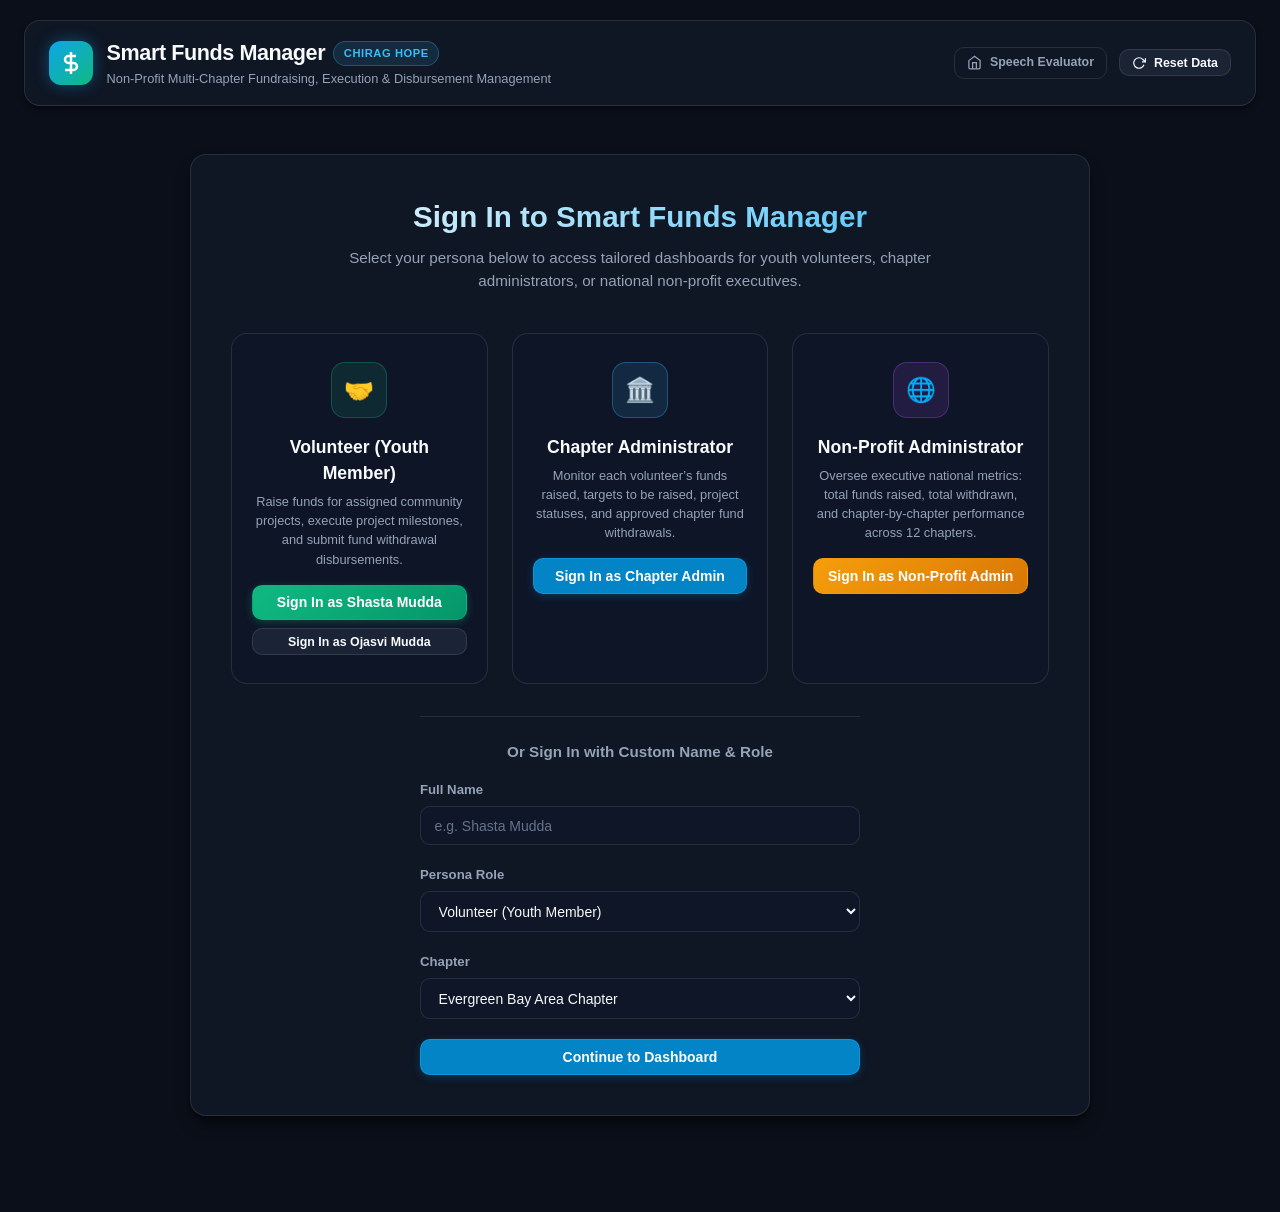
==== smart-fund-manager/index.html @ 2d8731c3 "Create Smart Funds Manager web application with Volunteer, Chapter Admin, and Non-Profit Admin porta" ====
<!DOCTYPE html>
<html lang="en">
<head>
  <meta charset="UTF-8">
  <meta name="viewport" content="width=device-width, initial-scale=1.0">
  <title>Smart Funds Manager - Chirag Hope</title>
  <link rel="stylesheet" href="smart_funds.css?v=1">
</head>
<body>
  <div class="sf-app-container">
    
    <!-- Top Header Navigation Bar -->
    <header class="sf-header">
      <div class="sf-brand">
        <div class="sf-brand-icon">
          <svg width="24" height="24" viewBox="0 0 24 24" fill="none" stroke="currentColor" stroke-width="2.5">
            <line x1="12" y1="1" x2="12" y2="23"></line>
            <path d="M17 5H9.5a3.5 3.5 0 0 0 0 7h5a3.5 3.5 0 0 1 0 7H6"></path>
          </svg>
        </div>
        <div>
          <div class="sf-brand-title">
            Smart Funds Manager
            <span class="sf-brand-badge">Chirag Hope</span>
          </div>
          <div class="sf-brand-subtitle">Non-Profit Multi-Chapter Fundraising, Execution & Disbursement Management</div>
        </div>
      </div>

      <div class="sf-header-actions">
        <!-- Return to Main Homepage / Speech Evaluator -->
        <a href="/" class="sf-btn sf-btn-outline sf-btn-sm" title="Go to NSDA Speech Evaluator">
          <svg width="15" height="15" viewBox="0 0 24 24" fill="none" stroke="currentColor" stroke-width="2">
            <path d="M3 9l9-7 9 7v11a2 2 0 0 1-2 2H5a2 2 0 0 1-2-2z"></path>
            <polyline points="9 22 9 12 15 12 15 22"></polyline>
          </svg>
          Speech Evaluator
        </a>

        <!-- Reset Data Button -->
        <button id="reset-data-btn" class="sf-btn sf-btn-secondary sf-btn-sm" title="Reset to baseline Google Sheets data">
          <svg width="14" height="14" viewBox="0 0 24 24" fill="none" stroke="currentColor" stroke-width="2">
            <polyline points="23 4 23 10 17 10"></polyline>
            <path d="M20.49 15a9 9 0 1 1-2.12-9.36L23 10"></path>
          </svg>
          Reset Data
        </button>

        <!-- Active User Profile & Persona Switcher -->
        <div id="header-user-badge" class="sf-persona-badge" style="display: none;">
          <div class="sf-persona-dot"></div>
          <div>
            <div id="header-user-name" class="sf-persona-name">Shasta Mudda</div>
            <div id="header-user-role" class="sf-persona-role">Volunteer</div>
          </div>
        </div>

        <button id="logout-btn" class="sf-btn sf-btn-outline sf-btn-sm" style="display: none;">
          Sign Out
        </button>
      </div>
    </header>

    <!-- Sub-Navbar for Quick Persona Tabs (Shown when logged in) -->
    <nav id="sf-role-nav" class="sf-nav-bar" style="display: none;">
      <div class="sf-nav-tabs">
        <button class="sf-nav-tab" data-target="volunteer-view" id="tab-volunteer">
          <svg width="16" height="16" viewBox="0 0 24 24" fill="none" stroke="currentColor" stroke-width="2">
            <path d="M20 21v-2a4 4 0 0 0-4-4H8a4 4 0 0 0-4 4v2"></path>
            <circle cx="12" cy="7" r="4"></circle>
          </svg>
          Volunteer Portal
        </button>
        <button class="sf-nav-tab" data-target="chapter-admin-view" id="tab-chapter-admin">
          <svg width="16" height="16" viewBox="0 0 24 24" fill="none" stroke="currentColor" stroke-width="2">
            <path d="M3 9l9-7 9 7v11a2 2 0 0 1-2 2H5a2 2 0 0 1-2-2z"></path>
            <polyline points="9 22 9 12 15 12 15 22"></polyline>
          </svg>
          Chapter Administrator
        </button>
        <button class="sf-nav-tab" data-target="nonprofit-admin-view" id="tab-nonprofit-admin">
          <svg width="16" height="16" viewBox="0 0 24 24" fill="none" stroke="currentColor" stroke-width="2">
            <rect x="2" y="7" width="20" height="14" rx="2" ry="2"></rect>
            <path d="M16 21V5a2 2 0 0 0-2-2h-4a2 2 0 0 0-2 2v16"></path>
          </svg>
          Non-Profit Org Administrator
        </button>
      </div>

      <div style="font-size: 0.8rem; color: var(--text-secondary);">
        Active Chapter: <strong id="active-chapter-name" style="color: var(--text-primary);">Evergreen Bay Area</strong>
      </div>
    </nav>

    <!-- ================================================================= -->
    <!-- VIEW 1: LOGIN & PERSONA SELECTION SCREEN                          -->
    <!-- ================================================================= -->
    <div id="login-view" class="sf-login-container">
      <div class="sf-login-header">
        <h1 class="sf-login-title">Sign In to Smart Funds Manager</h1>
        <p class="sf-login-desc">
          Select your persona below to access tailored dashboards for youth volunteers, chapter administrators, or national non-profit executives.
        </p>
      </div>

      <!-- 3 Persona Cards -->
      <div class="sf-persona-grid">
        <!-- Persona 1: Volunteer -->
        <div class="sf-persona-card volunteer" id="card-volunteer">
          <div class="sf-persona-icon">🤝</div>
          <h2 class="sf-persona-card-title">Volunteer (Youth Member)</h2>
          <p class="sf-persona-card-desc">
            Raise funds for assigned community projects, execute project milestones, and submit fund withdrawal disbursements.
          </p>
          <div style="display: flex; flex-direction: column; gap: 0.5rem;">
            <button class="sf-btn sf-btn-success sf-persona-quick-btn" onclick="app.quickLogin('volunteer', 'Shasta Mudda', 'Evergreen Bay Area Chapter')">
              Sign In as Shasta Mudda
            </button>
            <button class="sf-btn sf-btn-secondary sf-btn-sm" onclick="app.quickLogin('volunteer', 'Ojasvi Mudda', 'Evergreen Bay Area Chapter')">
              Sign In as Ojasvi Mudda
            </button>
          </div>
        </div>

        <!-- Persona 2: Chapter Administrator -->
        <div class="sf-persona-card chapter-admin" id="card-chapter-admin">
          <div class="sf-persona-icon">🏛️</div>
          <h2 class="sf-persona-card-title">Chapter Administrator</h2>
          <p class="sf-persona-card-desc">
            Monitor each volunteer’s funds raised, targets to be raised, project statuses, and approved chapter fund withdrawals.
          </p>
          <button class="sf-btn sf-btn-primary sf-persona-quick-btn" onclick="app.quickLogin('chapter_admin', 'Evergreen Chapter Admin', 'Evergreen Bay Area Chapter')">
            Sign In as Chapter Admin
          </button>
        </div>

        <!-- Persona 3: Non-Profit Organization Administrator -->
        <div class="sf-persona-card nonprofit-admin" id="card-nonprofit-admin">
          <div class="sf-persona-icon">🌐</div>
          <h2 class="sf-persona-card-title">Non-Profit Administrator</h2>
          <p class="sf-persona-card-desc">
            Oversee executive national metrics: total funds raised, total withdrawn, and chapter-by-chapter performance across 12 chapters.
          </p>
          <button class="sf-btn sf-btn-warning sf-persona-quick-btn" onclick="app.quickLogin('nonprofit_admin', 'Chirag Hope Executive Admin', 'National Office')">
            Sign In as Non-Profit Admin
          </button>
        </div>
      </div>

      <!-- Optional Direct Credentials Form -->
      <div style="max-width: 440px; margin: 0 auto; padding-top: 1.5rem; border-top: 1px solid var(--border-color);">
        <h3 style="font-size: 0.95rem; font-weight: 700; margin-bottom: 1rem; text-align: center; color: var(--text-secondary);">
          Or Sign In with Custom Name & Role
        </h3>
        <form id="custom-login-form" onsubmit="app.handleCustomLogin(event)">
          <div class="sf-form-group">
            <label class="sf-form-label" for="login-name">Full Name</label>
            <input type="text" id="login-name" class="sf-form-control" placeholder="e.g. Shasta Mudda" required>
          </div>
          <div class="sf-form-group">
            <label class="sf-form-label" for="login-role">Persona Role</label>
            <select id="login-role" class="sf-form-control">
              <option value="volunteer">Volunteer (Youth Member)</option>
              <option value="chapter_admin">Chapter Administrator</option>
              <option value="nonprofit_admin">Non-Profit Organization Administrator</option>
            </select>
          </div>
          <div class="sf-form-group">
            <label class="sf-form-label" for="login-chapter">Chapter</label>
            <select id="login-chapter" class="sf-form-control">
              <option value="Evergreen Bay Area Chapter">Evergreen Bay Area Chapter</option>
              <option value="Washington D.C Chapter">Washington D.C Chapter</option>
              <option value="Orange County Chapter">Orange County Chapter</option>
              <option value="Fremont Chapter">Fremont Chapter</option>
              <option value="San Jose Chapter">San Jose Chapter</option>
              <option value="Sunnyvale Chapter">Sunnyvale Chapter</option>
              <option value="Cupertino Chapter">Cupertino Chapter</option>
              <option value="Frisco Chapter">Frisco Chapter</option>
              <option value="Michigan Chapter">Michigan Chapter</option>
              <option value="New Jersey Chapter">New Jersey Chapter</option>
              <option value="Seattle Chapter">Seattle Chapter</option>
              <option value="Virginia Chapter">Virginia Chapter</option>
            </select>
          </div>
          <button type="submit" class="sf-btn sf-btn-primary" style="width: 100%;">
            Continue to Dashboard
          </button>
        </form>
      </div>
    </div>


    <!-- ================================================================= -->
    <!-- VIEW 2: VOLUNTEER DASHBOARD                                       -->
    <!-- ================================================================= -->
    <div id="volunteer-view" style="display: none;">
      
      <!-- Welcome Banner & Quick Action Buttons -->
      <div class="sf-section" style="background: linear-gradient(135deg, rgba(16, 185, 129, 0.1), rgba(15, 23, 42, 0.8));">
        <div style="display: flex; justify-content: space-between; align-items: center; flex-wrap: wrap; gap: 1rem;">
          <div>
            <h1 style="font-size: 1.5rem; font-weight: 800; margin-bottom: 0.25rem;">
              👋 Welcome, <span id="volunteer-display-name" style="color: var(--success);">Shasta Mudda</span>
            </h1>
            <p style="font-size: 0.85rem; color: var(--text-secondary);">
              Chapter: <strong id="volunteer-chapter-name" style="color: var(--text-primary);">Evergreen Bay Area Chapter</strong> | Role: <strong>Youth Member / Volunteer</strong>
            </p>
          </div>
          <div style="display: flex; gap: 0.75rem; flex-wrap: wrap;">
            <button class="sf-btn sf-btn-success" onclick="app.openRaiseFundsModal()">
              <svg width="16" height="16" viewBox="0 0 24 24" fill="none" stroke="currentColor" stroke-width="2.5">
                <line x1="12" y1="5" x2="12" y2="19"></line>
                <line x1="5" y1="12" x2="19" y2="12"></line>
              </svg>
              Raise Funds
            </button>
            <button class="sf-btn sf-btn-primary" onclick="app.openExecuteProjectModal()">
              <svg width="16" height="16" viewBox="0 0 24 24" fill="none" stroke="currentColor" stroke-width="2">
                <polygon points="5 3 19 12 5 21 5 3"></polygon>
              </svg>
              Execute Project
            </button>
            <button class="sf-btn sf-btn-warning" onclick="app.openWithdrawFundsModal()">
              <svg width="16" height="16" viewBox="0 0 24 24" fill="none" stroke="currentColor" stroke-width="2">
                <line x1="12" y1="19" x2="12" y2="5"></line>
                <polyline points="5 12 12 5 19 12"></polyline>
              </svg>
              Withdraw Funds
            </button>
          </div>
        </div>
      </div>

      <!-- Volunteer KPI Cards -->
      <div class="sf-kpi-grid">
        <div class="sf-kpi-card kpi-raised">
          <div class="sf-kpi-header">
            <span class="sf-kpi-label">Raised by Me</span>
            <span class="sf-kpi-icon">💰</span>
          </div>
          <div id="v-kpi-raised" class="sf-kpi-value">$8,810.00</div>
          <div class="sf-kpi-footer">Personal funds raised to date</div>
        </div>

        <div class="sf-kpi-card kpi-target">
          <div class="sf-kpi-header">
            <span class="sf-kpi-label">Target to Raise</span>
            <span class="sf-kpi-icon">🎯</span>
          </div>
          <div id="v-kpi-target" class="sf-kpi-value">$8,810.00</div>
          <div class="sf-kpi-footer">Total fundraising commitment</div>
        </div>

        <div class="sf-kpi-card kpi-remaining">
          <div class="sf-kpi-header">
            <span class="sf-kpi-label">To Be Raised</span>
            <span class="sf-kpi-icon">⏳</span>
          </div>
          <div id="v-kpi-remaining" class="sf-kpi-value">$0.00</div>
          <div class="sf-kpi-footer">Remaining gap to reach target</div>
        </div>

        <div class="sf-kpi-card kpi-withdrawn">
          <div class="sf-kpi-header">
            <span class="sf-kpi-label">Withdrawn for Projects</span>
            <span class="sf-kpi-icon">📤</span>
          </div>
          <div id="v-kpi-withdrawn" class="sf-kpi-value">$6,810.00</div>
          <div class="sf-kpi-footer">Disbursed for project execution</div>
        </div>

        <div class="sf-kpi-card kpi-balance">
          <div class="sf-kpi-header">
            <span class="sf-kpi-label">Net Available Balance</span>
            <span class="sf-kpi-icon">🏦</span>
          </div>
          <div id="v-kpi-balance" class="sf-kpi-value">$2,000.00</div>
          <div class="sf-kpi-footer">Available to withdraw/spend</div>
        </div>
      </div>

      <!-- Assigned Projects Table -->
      <div class="sf-section">
        <div class="sf-section-header">
          <h2 class="sf-section-title">
            <span>📋 My Project Commitments & Progress</span>
          </h2>
          <span style="font-size: 0.8rem; color: var(--text-secondary);">
            Source: Evergreen Bay Area Chapter Youth Members Sheet
          </span>
        </div>

        <div class="sf-table-responsive">
          <table class="sf-table" id="volunteer-projects-table">
            <thead>
              <tr>
                <th>Project Name</th>
                <th>My Target</th>
                <th>Raised by Me</th>
                <th>To Be Raised</th>
                <th>Withdrawn</th>
                <th>Balance</th>
                <th>Execution Status</th>
                <th>Actions</th>
              </tr>
            </thead>
            <tbody id="volunteer-projects-tbody">
              <!-- Dynamically populated -->
            </tbody>
          </table>
        </div>
      </div>

      <!-- Recent Transactions / Withdrawals Log -->
      <div class="sf-section">
        <div class="sf-section-header">
          <h2 class="sf-section-title">
            <span>📝 My Recent Activity & Disbursements Log</span>
          </h2>
        </div>
        <div class="sf-table-responsive">
          <table class="sf-table">
            <thead>
              <tr>
                <th>Date</th>
                <th>Type</th>
                <th>Project</th>
                <th>Amount</th>
                <th>Details / Vendor Purpose</th>
                <th>Notes</th>
              </tr>
            </thead>
            <tbody id="volunteer-transactions-tbody">
              <!-- Dynamically populated -->
            </tbody>
          </table>
        </div>
      </div>
    </div>


    <!-- ================================================================= -->
    <!-- VIEW 3: CHAPTER ADMINISTRATOR DASHBOARD                           -->
    <!-- ================================================================= -->
    <div id="chapter-admin-view" style="display: none;">
      
      <!-- Chapter Admin Header & Selector -->
      <div class="sf-section">
        <div style="display: flex; justify-content: space-between; align-items: center; flex-wrap: wrap; gap: 1rem;">
          <div>
            <h1 style="font-size: 1.45rem; font-weight: 800;">
              🏛️ Chapter Administrator: <span id="ca-chapter-title" style="color: var(--info);">Evergreen Bay Area Chapter</span>
            </h1>
            <p style="font-size: 0.85rem; color: var(--text-secondary);">
              Review volunteer fundraising performance, individual targets, and authorized project fund withdrawals.
            </p>
          </div>
          <div style="display: flex; align-items: center; gap: 0.75rem;">
            <label for="ca-chapter-select" style="font-size: 0.85rem; font-weight: 600; color: var(--text-secondary);">Switch Chapter:</label>
            <select id="ca-chapter-select" class="sf-form-control" style="width: auto;" onchange="app.switchChapter(this.value)">
              <option value="Evergreen Bay Area Chapter" selected>Evergreen Bay Area Chapter</option>
              <option value="Washington D.C Chapter">Washington D.C Chapter</option>
              <option value="Orange County Chapter">Orange County Chapter</option>
              <option value="Fremont Chapter">Fremont Chapter</option>
              <option value="San Jose Chapter">San Jose Chapter</option>
              <option value="Sunnyvale Chapter">Sunnyvale Chapter</option>
              <option value="Cupertino Chapter">Cupertino Chapter</option>
              <option value="Frisco Chapter">Frisco Chapter</option>
              <option value="Michigan Chapter">Michigan Chapter</option>
              <option value="New Jersey Chapter">New Jersey Chapter</option>
              <option value="Seattle Chapter">Seattle Chapter</option>
              <option value="Virginia Chapter">Virginia Chapter</option>
            </select>
          </div>
        </div>
      </div>

      <!-- Chapter Overview KPI Cards -->
      <div class="sf-kpi-grid">
        <div class="sf-kpi-card kpi-raised">
          <div class="sf-kpi-header">
            <span class="sf-kpi-label">Total Chapter Raised</span>
            <span class="sf-kpi-icon">📈</span>
          </div>
          <div id="ca-kpi-raised" class="sf-kpi-value">$20,070.00</div>
          <div class="sf-kpi-footer">Across all chapter projects</div>
        </div>

        <div class="sf-kpi-card kpi-target">
          <div class="sf-kpi-header">
            <span class="sf-kpi-label">Chapter Target</span>
            <span class="sf-kpi-icon">🎯</span>
          </div>
          <div id="ca-kpi-target" class="sf-kpi-value">$20,070.00</div>
          <div class="sf-kpi-footer">Combined chapter goals</div>
        </div>

        <div class="sf-kpi-card kpi-remaining">
          <div class="sf-kpi-header">
            <span class="sf-kpi-label">To Be Raised</span>
            <span class="sf-kpi-icon">⏳</span>
          </div>
          <div id="ca-kpi-remaining" class="sf-kpi-value">$0.00</div>
          <div class="sf-kpi-footer">Outstanding fundraising target</div>
        </div>

        <div class="sf-kpi-card kpi-withdrawn">
          <div class="sf-kpi-header">
            <span class="sf-kpi-label">Total Withdrawals</span>
            <span class="sf-kpi-icon">📤</span>
          </div>
          <div id="ca-kpi-withdrawn" class="sf-kpi-value">$13,186.00</div>
          <div class="sf-kpi-footer">Total project disbursements</div>
        </div>

        <div class="sf-kpi-card kpi-balance">
          <div class="sf-kpi-header">
            <span class="sf-kpi-label">Net Chapter Balance</span>
            <span class="sf-kpi-icon">🏦</span>
          </div>
          <div id="ca-kpi-balance" class="sf-kpi-value">$6,884.00</div>
          <div class="sf-kpi-footer">Available reserve balance</div>
        </div>
      </div>

      <!-- TABLE 1: Youth Members / Volunteer Breakdown (Directly from Spreadsheet 1) -->
      <div class="sf-section">
        <div class="sf-section-header">
          <h2 class="sf-section-title">
            <span>👥 Volunteer Fundraising & Target Breakdown</span>
          </h2>
          <span style="font-size: 0.8rem; color: var(--text-secondary);">
            Grounded in Google Sheet 1: Youth Members Column (Ojasvi, Shasta, Shreshtha, Esha, etc.)
          </span>
        </div>

        <div class="sf-table-responsive">
          <table class="sf-table">
            <thead>
              <tr>
                <th>Volunteer Member</th>
                <th>Assigned Project</th>
                <th>Raised Funds</th>
                <th>Target</th>
                <th>To Be Raised</th>
                <th>Withdrawn</th>
                <th>Net Balance</th>
                <th>Progress</th>
              </tr>
            </thead>
            <tbody id="ca-volunteers-tbody">
              <!-- Dynamically populated from state.volunteers -->
            </tbody>
          </table>
        </div>
      </div>

      <!-- TABLE 2: Chapter Projects Overview (Directly from Spreadsheet 1) -->
      <div class="sf-section">
        <div class="sf-section-header">
          <h2 class="sf-section-title">
            <span>📊 Chapter Projects Funds Overview</span>
          </h2>
          <span style="font-size: 0.8rem; color: var(--text-secondary);">
            Grounded in Google Sheet 1: Chapter Funds Overview
          </span>
        </div>

        <div class="sf-table-responsive">
          <table class="sf-table">
            <thead>
              <tr>
                <th>Project Name</th>
                <th>Raised Funds</th>
                <th>Target</th>
                <th>To Be Raised</th>
                <th>Withdrawals</th>
                <th>Balance</th>
                <th>Status</th>
                <th>Actions</th>
              </tr>
            </thead>
            <tbody id="ca-projects-tbody">
              <!-- Dynamically populated from state.projects -->
            </tbody>
          </table>
        </div>
      </div>

      <!-- TABLE 3: Chapter Withdrawals Log -->
      <div class="sf-section">
        <div class="sf-section-header">
          <h2 class="sf-section-title">
            <span>💸 Chapter Withdrawals & Expense Disbursements</span>
          </h2>
        </div>
        <div class="sf-table-responsive">
          <table class="sf-table">
            <thead>
              <tr>
                <th>Date</th>
                <th>Project</th>
                <th>Volunteer / Requester</th>
                <th>Amount Withdrawn</th>
                <th>Purpose / Vendor</th>
                <th>Documentation</th>
              </tr>
            </thead>
            <tbody id="ca-withdrawals-tbody">
              <!-- Dynamically populated -->
            </tbody>
          </table>
        </div>
      </div>
    </div>


    <!-- ================================================================= -->
    <!-- VIEW 4: NON-PROFIT ORGANIZATION ADMINISTRATOR                     -->
    <!-- ================================================================= -->
    <div id="nonprofit-admin-view" style="display: none;">
      
      <!-- Executive Banner -->
      <div class="sf-section" style="background: linear-gradient(135deg, rgba(168, 85, 247, 0.12), rgba(15, 23, 42, 0.85));">
        <div style="display: flex; justify-content: space-between; align-items: center; flex-wrap: wrap; gap: 1rem;">
          <div>
            <h1 style="font-size: 1.5rem; font-weight: 800;">
              🌐 Non-Profit Organization Executive Dashboard
            </h1>
            <p style="font-size: 0.85rem; color: var(--text-secondary);">
              Chirag Hope National Headquarters — Consolidated overview across 12 chapters, raised funds, withdrawals, and balances.
            </p>
          </div>
          <div>
            <button class="sf-btn sf-btn-outline sf-btn-sm" onclick="app.exportDataCSV()">
              <svg width="15" height="15" viewBox="0 0 24 24" fill="none" stroke="currentColor" stroke-width="2">
                <path d="M21 15v4a2 2 0 0 1-2 2H5a2 2 0 0 1-2-2v-4"></path>
                <polyline points="7 10 12 15 17 10"></polyline>
                <line x1="12" y1="15" x2="12" y2="3"></line>
              </svg>
              Export CSV
            </button>
          </div>
        </div>
      </div>

      <!-- Executive Global KPIs -->
      <div class="sf-kpi-grid">
        <div class="sf-kpi-card kpi-raised">
          <div class="sf-kpi-header">
            <span class="sf-kpi-label">Total Funds Raised</span>
            <span class="sf-kpi-icon">💰</span>
          </div>
          <div id="np-kpi-raised" class="sf-kpi-value">$67,163.00</div>
          <div class="sf-kpi-footer">Across all 12 chapters</div>
        </div>

        <div class="sf-kpi-card kpi-target">
          <div class="sf-kpi-header">
            <span class="sf-kpi-label">Total Target</span>
            <span class="sf-kpi-icon">🎯</span>
          </div>
          <div id="np-kpi-target" class="sf-kpi-value">$82,342.00</div>
          <div class="sf-kpi-footer">National cumulative goal</div>
        </div>

        <div class="sf-kpi-card kpi-withdrawn">
          <div class="sf-kpi-header">
            <span class="sf-kpi-label">Total Funds Withdrawn</span>
            <span class="sf-kpi-icon">📤</span>
          </div>
          <div id="np-kpi-withdrawn" class="sf-kpi-value">$38,658.00</div>
          <div class="sf-kpi-footer">Disbursed for project execution</div>
        </div>

        <div class="sf-kpi-card kpi-balance">
          <div class="sf-kpi-header">
            <span class="sf-kpi-label">Total Net Balance</span>
            <span class="sf-kpi-icon">🏦</span>
          </div>
          <div id="np-kpi-balance" class="sf-kpi-value">$28,505.00</div>
          <div class="sf-kpi-footer">Current liquid reserves</div>
        </div>
      </div>

      <!-- Visual Distribution Chart: Raised vs Withdrawn by Chapter -->
      <div class="sf-section">
        <div class="sf-section-header">
          <h2 class="sf-section-title">
            <span>📊 Chapter Financial Performance Comparison</span>
          </h2>
          <div style="display: flex; gap: 1rem; font-size: 0.8rem;">
            <span style="display: flex; align-items: center; gap: 0.35rem;">
              <span style="width: 10px; height: 10px; background: #10b981; border-radius: 2px;"></span> Raised Funds
            </span>
            <span style="display: flex; align-items: center; gap: 0.35rem;">
              <span style="width: 10px; height: 10px; background: #ef4444; border-radius: 2px;"></span> Withdrawals
            </span>
          </div>
        </div>

        <div class="sf-chart-container" id="np-chapters-chart">
          <!-- Dynamic chart rows -->
        </div>
      </div>

      <!-- TABLE 1: Chirag Hope Chapters Fund Overview (Matches Spreadsheet 2 Left Table) -->
      <div class="sf-section">
        <div class="sf-section-header">
          <h2 class="sf-section-title">
            <span>🏛️ Chirag Hope Chapters Fund Overview</span>
          </h2>
          <span style="font-size: 0.8rem; color: var(--text-secondary);">
            Grounded in Google Sheet 2: Chirag Hope Chapters Fund Overview
          </span>
        </div>

        <div class="sf-table-responsive">
          <table class="sf-table">
            <thead>
              <tr>
                <th>Chapter Name</th>
                <th>Raised Fund</th>
                <th>Withdrawals</th>
                <th>Balance</th>
                <th>Funding Ratio</th>
                <th>Action</th>
              </tr>
            </thead>
            <tbody id="np-chapters-tbody">
              <!-- Dynamically populated -->
            </tbody>
          </table>
        </div>
      </div>

      <!-- TABLE 2: Chirag Hope Chapters Project Overview (Matches Spreadsheet 2 Right Table) -->
      <div class="sf-section">
        <div class="sf-section-header">
          <h2 class="sf-section-title">
            <span>🌍 Chirag Hope Chapters Project Overview</span>
          </h2>
          <span style="font-size: 0.8rem; color: var(--text-secondary);">
            Grounded in Google Sheet 2: Chirag Hope Chapters Project Overview
          </span>
        </div>

        <div class="sf-table-responsive">
          <table class="sf-table">
            <thead>
              <tr>
                <th>Chapter Name</th>
                <th>Current Project</th>
                <th>Raised Funds</th>
                <th>Target</th>
                <th>Amount Withdrawn</th>
                <th>Balance</th>
                <th>Status</th>
              </tr>
            </thead>
            <tbody id="np-projects-tbody">
              <!-- Dynamically populated -->
            </tbody>
          </table>
        </div>
      </div>
    </div>

  </div> <!-- /sf-app-container -->


  <!-- ================================================================= -->
  <!-- MODAL 1: RAISE FUNDS (VOLUNTEER DONATION LOGGING)                 -->
  <!-- ================================================================= -->
  <div class="sf-modal-backdrop" id="modal-raise-funds">
    <div class="sf-modal">
      <div class="sf-modal-header">
        <h3 class="sf-modal-title">💰 Log Fundraising Contribution</h3>
        <button class="sf-modal-close" onclick="app.closeModals()">&times;</button>
      </div>
      <form onsubmit="app.submitRaiseFunds(event)">
        <div class="sf-modal-body">
          <div class="sf-alert sf-alert-info">
            Record a new contribution or grant raised towards your assigned project target.
          </div>
          <div class="sf-form-group">
            <label class="sf-form-label" for="rf-project">Select Project</label>
            <select id="rf-project" class="sf-form-control" required></select>
          </div>
          <div class="sf-form-group">
            <label class="sf-form-label" for="rf-amount">Contribution Amount ($)</label>
            <input type="number" id="rf-amount" class="sf-form-control" placeholder="e.g. 500.00" step="0.01" min="1" required>
          </div>
          <div class="sf-form-group">
            <label class="sf-form-label" for="rf-donor">Donor / Sponsor Name</label>
            <input type="text" id="rf-donor" class="sf-form-control" placeholder="e.g. Bay Area Community Foundation" required>
          </div>
          <div class="sf-form-group">
            <label class="sf-form-label" for="rf-notes">Notes / Receipt Ref</label>
            <input type="text" id="rf-notes" class="sf-form-control" placeholder="e.g. Check #2081 or Matching Grant">
          </div>
        </div>
        <div class="sf-modal-footer">
          <button type="button" class="sf-btn sf-btn-outline" onclick="app.closeModals()">Cancel</button>
          <button type="submit" class="sf-btn sf-btn-success">Record Contribution</button>
        </div>
      </form>
    </div>
  </div>


  <!-- ================================================================= -->
  <!-- MODAL 2: EXECUTE PROJECT (STATUS & MILESTONES)                     -->
  <!-- ================================================================= -->
  <div class="sf-modal-backdrop" id="modal-execute-project">
    <div class="sf-modal">
      <div class="sf-modal-header">
        <h3 class="sf-modal-title">🚀 Execute Project Milestones</h3>
        <button class="sf-modal-close" onclick="app.closeModals()">&times;</button>
      </div>
      <form onsubmit="app.submitExecuteProject(event)">
        <div class="sf-modal-body">
          <div class="sf-form-group">
            <label class="sf-form-label" for="ep-project">Select Project</label>
            <select id="ep-project" class="sf-form-control" required></select>
          </div>
          <div class="sf-form-group">
            <label class="sf-form-label" for="ep-status">Execution Status</label>
            <select id="ep-status" class="sf-form-control">
              <option value="Planning">Planning</option>
              <option value="In Progress">In Progress</option>
              <option value="Execution">Execution</option>
              <option value="Complete">Complete</option>
            </select>
          </div>
          <div class="sf-form-group">
            <label class="sf-form-label" for="ep-progress">Progress Percentage (0 - 100%)</label>
            <input type="number" id="ep-progress" class="sf-form-control" min="0" max="100" placeholder="e.g. 75">
          </div>
          <div class="sf-form-group">
            <label class="sf-form-label" for="ep-notes">Milestone Update / Execution Notes</label>
            <textarea id="ep-notes" class="sf-form-control" rows="3" placeholder="e.g. Procured classroom benches for rural school batch #2"></textarea>
          </div>
        </div>
        <div class="sf-modal-footer">
          <button type="button" class="sf-btn sf-btn-outline" onclick="app.closeModals()">Cancel</button>
          <button type="submit" class="sf-btn sf-btn-primary">Update Execution Status</button>
        </div>
      </form>
    </div>
  </div>


  <!-- ================================================================= -->
  <!-- MODAL 3: WITHDRAW FUNDS                                           -->
  <!-- ================================================================= -->
  <div class="sf-modal-backdrop" id="modal-withdraw-funds">
    <div class="sf-modal">
      <div class="sf-modal-header">
        <h3 class="sf-modal-title">💸 Withdraw Project Funds</h3>
        <button class="sf-modal-close" onclick="app.closeModals()">&times;</button>
      </div>
      <form onsubmit="app.submitWithdrawFunds(event)">
        <div class="sf-modal-body">
          <div class="sf-alert sf-alert-warning" id="wf-balance-alert">
            Withdrawals must not exceed the available project balance.
          </div>
          <div class="sf-form-group">
            <label class="sf-form-label" for="wf-project">Select Project</label>
            <select id="wf-project" class="sf-form-control" required onchange="app.updateWithdrawalBalanceInfo(this.value)"></select>
          </div>
          <div class="sf-form-group">
            <label class="sf-form-label" for="wf-amount">Withdrawal Amount ($)</label>
            <input type="number" id="wf-amount" class="sf-form-control" placeholder="e.g. 250.00" step="0.01" min="1" required>
          </div>
          <div class="sf-form-group">
            <label class="sf-form-label" for="wf-purpose">Expense Purpose / Vendor</label>
            <input type="text" id="wf-purpose" class="sf-form-control" placeholder="e.g. Sports Equipment Supplier" required>
          </div>
          <div class="sf-form-group">
            <label class="sf-form-label" for="wf-receipt">Invoice / Receipt Reference</label>
            <input type="text" id="wf-receipt" class="sf-form-control" placeholder="e.g. Receipt #INV-9920">
          </div>
        </div>
        <div class="sf-modal-footer">
          <button type="button" class="sf-btn sf-btn-outline" onclick="app.closeModals()">Cancel</button>
          <button type="submit" class="sf-btn sf-btn-warning">Disburse Funds</button>
        </div>
      </form>
    </div>
  </div>

  <!-- Load Smart Funds Core Engine & UI Controller -->
  <script src="smart_funds.js?v=1"></script>
  <script>
    // App UI Controller
    const app = {
      init() {
        // Subscribe to state updates
        SmartFunds.subscribe(() => {
          app.render();
        });

        // Setup navbar tabs
        document.querySelectorAll('.sf-nav-tab').forEach(tab => {
          tab.addEventListener('click', (e) => {
            const target = e.currentTarget.getAttribute('data-target');
            app.switchView(target);
          });
        });

        // Setup reset button
        document.getElementById('reset-data-btn').addEventListener('click', () => {
          if (confirm("Reset all fundraising, execution, and withdrawal data back to original spreadsheet values?")) {
            SmartFunds.resetToDefault();
          }
        });

        // Setup logout button
        document.getElementById('logout-btn').addEventListener('click', () => {
          SmartFunds.logout();
        });

        this.render();
      },

      quickLogin(role, name, chapter) {
        SmartFunds.login(role, name, chapter);
      },

      handleCustomLogin(e) {
        e.preventDefault();
        const name = document.getElementById('login-name').value.trim();
        const role = document.getElementById('login-role').value;
        const chapter = document.getElementById('login-chapter').value;
        SmartFunds.login(role, name, chapter);
      },

      switchChapter(chapterName) {
        if (SmartFunds.state.activeUser) {
          SmartFunds.state.activeUser.chapter = chapterName;
        }
        this.render();
      },

      switchView(viewId) {
        // Update navbar tabs
        document.querySelectorAll('.sf-nav-tab').forEach(tab => {
          if (tab.getAttribute('data-target') === viewId) {
            tab.classList.add('active');
          } else {
            tab.classList.remove('active');
          }
        });

        // Show/hide view sections
        ['login-view', 'volunteer-view', 'chapter-admin-view', 'nonprofit-admin-view'].forEach(id => {
          const el = document.getElementById(id);
          if (el) {
            el.style.display = (id === viewId) ? 'block' : 'none';
          }
        });
      },

      render() {
        const user = SmartFunds.getActiveUser();

        // 1. Header & Navigation visibility
        const userBadge = document.getElementById('header-user-badge');
        const logoutBtn = document.getElementById('logout-btn');
        const navBar = document.getElementById('sf-role-nav');

        if (!user) {
          userBadge.style.display = 'none';
          logoutBtn.style.display = 'none';
          navBar.style.display = 'none';
          this.switchView('login-view');
          return;
        }

        userBadge.style.display = 'flex';
        logoutBtn.style.display = 'inline-flex';
        navBar.style.display = 'flex';

        document.getElementById('header-user-name').textContent = user.name;
        document.getElementById('header-user-role').textContent =
          user.role === 'volunteer' ? 'Volunteer' :
          user.role === 'chapter_admin' ? 'Chapter Admin' : 'Non-Profit Admin';
        document.getElementById('active-chapter-name').textContent = user.chapter;

        // Route to active persona view
        if (user.role === 'volunteer') {
          this.switchView('volunteer-view');
          this.renderVolunteer(user);
        } else if (user.role === 'chapter_admin') {
          this.switchView('chapter-admin-view');
          this.renderChapterAdmin(user.chapter);
        } else {
          this.switchView('nonprofit-admin-view');
          this.renderNonprofitAdmin();
        }
      },

      // --- VOLUNTEER RENDER ---
      renderVolunteer(user) {
        document.getElementById('volunteer-display-name').textContent = user.name;
        document.getElementById('volunteer-chapter-name').textContent = user.chapter;

        const metrics = SmartFunds.getVolunteerMetrics(user.name);

        document.getElementById('v-kpi-raised').textContent = SmartFunds.formatCurrency(metrics.totalRaised);
        document.getElementById('v-kpi-target').textContent = SmartFunds.formatCurrency(metrics.totalTarget);
        document.getElementById('v-kpi-remaining').textContent = SmartFunds.formatCurrency(metrics.toBeRaised);
        document.getElementById('v-kpi-withdrawn').textContent = SmartFunds.formatCurrency(metrics.totalWithdrawn);
        document.getElementById('v-kpi-balance').textContent = SmartFunds.formatCurrency(metrics.balance);

        // Render Assigned Projects
        const tbody = document.getElementById('volunteer-projects-tbody');
        tbody.innerHTML = '';

        if (!metrics.volunteer.assignments || metrics.volunteer.assignments.length === 0) {
          tbody.innerHTML = `<tr><td colspan="8" style="text-align: center; color: var(--text-muted); padding: 1.5rem;">No projects currently assigned to this volunteer. Click "Raise Funds" to begin.</td></tr>`;
        } else {
          metrics.volunteer.assignments.forEach(a => {
            const project = SmartFunds.state.projects.find(p => p.name.toLowerCase() === a.project.toLowerCase()) || {
              target: a.target, raised: a.raised, withdrawn: a.withdrawn, status: "In Progress", progress: 50
            };
            const toBeRaised = Math.max(0, a.target - a.raised);
            const balance = a.raised - a.withdrawn;

            const tr = document.createElement('tr');
            tr.innerHTML = `
              <td><strong>${a.project}</strong></td>
              <td>${SmartFunds.formatCurrency(a.target)}</td>
              <td style="color: var(--success); font-weight: 700;">${SmartFunds.formatCurrency(a.raised)}</td>
              <td style="color: var(--warning);">${SmartFunds.formatCurrency(toBeRaised)}</td>
              <td style="color: var(--danger);">${SmartFunds.formatCurrency(a.withdrawn)}</td>
              <td style="color: var(--info); font-weight: 700;">${SmartFunds.formatCurrency(balance)}</td>
              <td>
                <span class="sf-badge sf-badge-${project.status === 'Complete' ? 'success' : project.status === 'Execution' ? 'warning' : 'info'}">
                  ${project.status} (${project.progress || 0}%)
                </span>
                <div class="sf-progress-bar" style="margin-top: 4px; width: 90px;">
                  <div class="sf-progress-fill ${project.progress >= 100 ? 'complete' : ''}" style="width: ${project.progress || 0}%"></div>
                </div>
              </td>
              <td>
                <div style="display: flex; gap: 0.35rem;">
                  <button class="sf-btn sf-btn-success sf-btn-sm" onclick="app.openRaiseFundsModal('${a.project}')" title="Raise Funds">+</button>
                  <button class="sf-btn sf-btn-warning sf-btn-sm" onclick="app.openWithdrawFundsModal('${a.project}')" title="Withdraw Funds">💸</button>
                  <button class="sf-btn sf-btn-secondary sf-btn-sm" onclick="app.openExecuteProjectModal('${a.project}')" title="Update Execution">⚙️</button>
                </div>
              </td>
            `;
            tbody.appendChild(tr);
          });
        }

        // Render Transactions
        const txTbody = document.getElementById('volunteer-transactions-tbody');
        txTbody.innerHTML = '';
        const myTxs = SmartFunds.state.transactions.filter(t => t.volunteer.toLowerCase() === user.name.toLowerCase());
        if (myTxs.length === 0) {
          txTbody.innerHTML = `<tr><td colspan="6" style="text-align: center; color: var(--text-muted); padding: 1rem;">No recent transactions logged yet.</td></tr>`;
        } else {
          myTxs.forEach(t => {
            const tr = document.createElement('tr');
            tr.innerHTML = `
              <td>${t.date}</td>
              <td><span class="sf-badge sf-badge-${t.type === 'donation' ? 'success' : 'danger'}">${t.type.toUpperCase()}</span></td>
              <td>${t.project}</td>
              <td style="font-weight: 700; color: var(--${t.type === 'donation' ? 'success' : 'danger'});">${t.type === 'donation' ? '+' : '-'}${SmartFunds.formatCurrency(t.amount)}</td>
              <td>${t.donor || t.purpose || '-'}</td>
              <td style="color: var(--text-muted); font-size: 0.775rem;">${t.notes || '-'}</td>
            `;
            txTbody.appendChild(tr);
          });
        }
      },

      // --- CHAPTER ADMIN RENDER ---
      renderChapterAdmin(chapterName) {
        document.getElementById('ca-chapter-title').textContent = chapterName;
        document.getElementById('ca-chapter-select').value = chapterName;

        const metrics = SmartFunds.getChapterMetrics(chapterName);

        document.getElementById('ca-kpi-raised').textContent = SmartFunds.formatCurrency(metrics.totalRaised);
        document.getElementById('ca-kpi-target').textContent = SmartFunds.formatCurrency(metrics.totalTarget);
        document.getElementById('ca-kpi-remaining').textContent = SmartFunds.formatCurrency(metrics.toBeRaised);
        document.getElementById('ca-kpi-withdrawn').textContent = SmartFunds.formatCurrency(metrics.totalWithdrawn);
        document.getElementById('ca-kpi-balance').textContent = SmartFunds.formatCurrency(metrics.balance);

        // TABLE 1: Volunteers / Youth Members breakdown (from Sheet 1)
        const volTbody = document.getElementById('ca-volunteers-tbody');
        volTbody.innerHTML = '';

        metrics.volunteers.forEach(v => {
          v.assignments.forEach(a => {
            const toBeRaised = Math.max(0, a.target - a.raised);
            const balance = a.raised - a.withdrawn;
            const pct = a.target > 0 ? Math.round((a.raised / a.target) * 100) : 100;

            const tr = document.createElement('tr');
            tr.innerHTML = `
              <td><strong>${v.name}</strong></td>
              <td>${a.project}</td>
              <td style="color: var(--success); font-weight: 700;">${SmartFunds.formatCurrency(a.raised)}</td>
              <td>${SmartFunds.formatCurrency(a.target)}</td>
              <td style="color: var(--warning);">${SmartFunds.formatCurrency(toBeRaised)}</td>
              <td style="color: var(--danger);">${SmartFunds.formatCurrency(a.withdrawn)}</td>
              <td style="font-weight: 700; color: var(--info);">${SmartFunds.formatCurrency(balance)}</td>
              <td>
                <div style="display: flex; align-items: center; gap: 0.5rem;">
                  <div class="sf-progress-bar" style="width: 70px;">
                    <div class="sf-progress-fill ${pct >= 100 ? 'complete' : ''}" style="width: ${Math.min(100, pct)}%"></div>
                  </div>
                  <span style="font-size: 0.75rem; color: var(--text-secondary);">${pct}%</span>
                </div>
              </td>
            `;
            volTbody.appendChild(tr);
          });
        });

        // TABLE 2: Chapter Projects Overview (from Sheet 1)
        const projTbody = document.getElementById('ca-projects-tbody');
        projTbody.innerHTML = '';

        metrics.projects.forEach(p => {
          const toBeRaised = Math.max(0, p.target - p.raised);
          const balance = p.raised - p.withdrawn;

          const tr = document.createElement('tr');
          tr.innerHTML = `
            <td><strong>${p.name}</strong></td>
            <td style="color: var(--success); font-weight: 700;">${SmartFunds.formatCurrency(p.raised)}</td>
            <td>${SmartFunds.formatCurrency(p.target)}</td>
            <td style="color: var(--warning);">${SmartFunds.formatCurrency(toBeRaised)}</td>
            <td style="color: var(--danger);">${SmartFunds.formatCurrency(p.withdrawn)}</td>
            <td style="font-weight: 700; color: var(--info);">${SmartFunds.formatCurrency(balance)}</td>
            <td>
              <span class="sf-badge sf-badge-${p.status === 'Complete' ? 'success' : p.status === 'Execution' ? 'warning' : 'info'}">
                ${p.status}
              </span>
            </td>
            <td>
              <div style="display: flex; gap: 0.35rem;">
                <button class="sf-btn sf-btn-outline sf-btn-sm" onclick="app.openWithdrawFundsModal('${p.name}')">Record Withdrawal</button>
                <button class="sf-btn sf-btn-secondary sf-btn-sm" onclick="app.openExecuteProjectModal('${p.name}')">Edit Status</button>
              </div>
            </td>
          `;
          projTbody.appendChild(tr);
        });

        // TABLE 3: Chapter Withdrawals
        const withTbody = document.getElementById('ca-withdrawals-tbody');
        withTbody.innerHTML = '';
        const chapterWithdrawals = SmartFunds.state.transactions.filter(t =>
          t.type === 'withdrawal' && t.chapter.toLowerCase() === chapterName.toLowerCase()
        );

        if (chapterWithdrawals.length === 0) {
          withTbody.innerHTML = `<tr><td colspan="6" style="text-align: center; color: var(--text-muted); padding: 1rem;">No withdrawals logged for this chapter.</td></tr>`;
        } else {
          chapterWithdrawals.forEach(t => {
            const tr = document.createElement('tr');
            tr.innerHTML = `
              <td>${t.date}</td>
              <td><strong>${t.project}</strong></td>
              <td>${t.volunteer}</td>
              <td style="color: var(--danger); font-weight: 700;">${SmartFunds.formatCurrency(t.amount)}</td>
              <td>${t.purpose || '-'}</td>
              <td style="color: var(--text-muted); font-size: 0.775rem;">${t.notes || '-'}</td>
            `;
            withTbody.appendChild(tr);
          });
        }
      },

      // --- NON-PROFIT ADMIN RENDER ---
      renderNonprofitAdmin() {
        const metrics = SmartFunds.getNonprofitMetrics();

        document.getElementById('np-kpi-raised').textContent = SmartFunds.formatCurrency(metrics.totalRaised);
        document.getElementById('np-kpi-target').textContent = SmartFunds.formatCurrency(metrics.totalTarget);
        document.getElementById('np-kpi-withdrawn').textContent = SmartFunds.formatCurrency(metrics.totalWithdrawn);
        document.getElementById('np-kpi-balance').textContent = SmartFunds.formatCurrency(metrics.totalBalance);

        // Render Chart Rows
        const chartContainer = document.getElementById('np-chapters-chart');
        chartContainer.innerHTML = '';
        const maxVal = Math.max(...metrics.chapters.map(c => Math.max(c.raised, c.withdrawals)), 25000);

        metrics.chapters.forEach(c => {
          const raisedWidth = Math.round((c.raised / maxVal) * 100);
          const withWidth = Math.round((c.withdrawals / maxVal) * 100);

          const row = document.createElement('div');
          row.className = 'sf-chart-row';
          row.innerHTML = `
            <div class="sf-chart-label" title="${c.name}">${c.name}</div>
            <div class="sf-chart-bar-track">
              <div class="sf-chart-bar-raised" style="width: ${raisedWidth}%;" title="Raised: ${SmartFunds.formatCurrency(c.raised)}"></div>
              <div class="sf-chart-bar-withdrawn" style="width: ${withWidth}%;" title="Withdrawn: ${SmartFunds.formatCurrency(c.withdrawals)}"></div>
            </div>
            <div class="sf-chart-value">${SmartFunds.formatCurrency(c.balance)}</div>
          `;
          chartContainer.appendChild(row);
        });

        // TABLE 1: National Chapters Fund Overview (from Sheet 2 Left)
        const chapTbody = document.getElementById('np-chapters-tbody');
        chapTbody.innerHTML = '';

        metrics.chapters.forEach(c => {
          const fundingRatio = c.raised > 0 ? Math.round((c.withdrawals / c.raised) * 100) : 0;
          const tr = document.createElement('tr');
          tr.innerHTML = `
            <td><strong>${c.name}</strong></td>
            <td style="color: var(--success); font-weight: 700;">${SmartFunds.formatCurrency(c.raised)}</td>
            <td style="color: var(--danger); font-weight: 700;">${SmartFunds.formatCurrency(c.withdrawals)}</td>
            <td style="color: ${c.balance < 0 ? 'var(--danger)' : 'var(--info)'}; font-weight: 700;">${SmartFunds.formatCurrency(c.balance)}</td>
            <td>
              <div style="display: flex; align-items: center; gap: 0.5rem;">
                <div class="sf-progress-bar" style="width: 80px;">
                  <div class="sf-progress-fill" style="width: ${Math.min(100, fundingRatio)}%; background: #f59e0b;"></div>
                </div>
                <span style="font-size: 0.75rem; color: var(--text-secondary);">${fundingRatio}%</span>
              </div>
            </td>
            <td>
              <button class="sf-btn sf-btn-outline sf-btn-sm" onclick="app.inspectChapter('${c.name}')">View Details</button>
            </td>
          `;
          chapTbody.appendChild(tr);
        });

        // TABLE 2: National Projects Master Overview (from Sheet 2 Right)
        const projTbody = document.getElementById('np-projects-tbody');
        projTbody.innerHTML = '';

        SmartFunds.state.projects.forEach(p => {
          const balance = p.raised - p.withdrawn;
          const tr = document.createElement('tr');
          tr.innerHTML = `
            <td>${p.chapter}</td>
            <td><strong>${p.name}</strong></td>
            <td style="color: var(--success); font-weight: 700;">${SmartFunds.formatCurrency(p.raised)}</td>
            <td>${SmartFunds.formatCurrency(p.target)}</td>
            <td style="color: var(--danger);">${SmartFunds.formatCurrency(p.withdrawn)}</td>
            <td style="color: ${balance < 0 ? 'var(--danger)' : 'var(--info)'}; font-weight: 700;">${SmartFunds.formatCurrency(balance)}</td>
            <td>
              <span class="sf-badge sf-badge-${p.status === 'Complete' ? 'success' : p.status === 'Execution' ? 'warning' : 'info'}">
                ${p.status}
              </span>
            </td>
          `;
          projTbody.appendChild(tr);
        });
      },

      inspectChapter(chapterName) {
        if (SmartFunds.state.activeUser) {
          SmartFunds.state.activeUser.chapter = chapterName;
        }
        this.switchView('chapter-admin-view');
        this.renderChapterAdmin(chapterName);
      },

      // --- MODALS ---
      openRaiseFundsModal(selectedProject) {
        const select = document.getElementById('rf-project');
        select.innerHTML = '';
        SmartFunds.state.projects.forEach(p => {
          const opt = document.createElement('option');
          opt.value = p.name;
          opt.textContent = `${p.name} (${p.chapter}) - Target: ${SmartFunds.formatCurrency(p.target)}`;
          if (selectedProject && p.name.toLowerCase() === selectedProject.toLowerCase()) {
            opt.selected = true;
          }
          select.appendChild(opt);
        });
        document.getElementById('modal-raise-funds').classList.add('open');
      },

      openExecuteProjectModal(selectedProject) {
        const select = document.getElementById('ep-project');
        select.innerHTML = '';
        SmartFunds.state.projects.forEach(p => {
          const opt = document.createElement('option');
          opt.value = p.name;
          opt.textContent = `${p.name} (${p.chapter}) - Status: ${p.status}`;
          if (selectedProject && p.name.toLowerCase() === selectedProject.toLowerCase()) {
            opt.selected = true;
          }
          select.appendChild(opt);
        });
        document.getElementById('modal-execute-project').classList.add('open');
      },

      openWithdrawFundsModal(selectedProject) {
        const select = document.getElementById('wf-project');
        select.innerHTML = '';
        SmartFunds.state.projects.forEach(p => {
          const balance = p.raised - p.withdrawn;
          const opt = document.createElement('option');
          opt.value = p.name;
          opt.textContent = `${p.name} (Balance: ${SmartFunds.formatCurrency(balance)})`;
          if (selectedProject && p.name.toLowerCase() === selectedProject.toLowerCase()) {
            opt.selected = true;
          }
          select.appendChild(opt);
        });
        this.updateWithdrawalBalanceInfo(select.value);
        document.getElementById('modal-withdraw-funds').classList.add('open');
      },

      updateWithdrawalBalanceInfo(projectName) {
        const p = SmartFunds.state.projects.find(proj => proj.name.toLowerCase() === projectName.toLowerCase());
        const alert = document.getElementById('wf-balance-alert');
        if (p) {
          const bal = p.raised - p.withdrawn;
          alert.innerHTML = `Available balance for <strong>${p.name}</strong>: <strong>${SmartFunds.formatCurrency(bal)}</strong>.`;
        }
      },

      closeModals() {
        document.querySelectorAll('.sf-modal-backdrop').forEach(m => m.classList.remove('open'));
      },

      submitRaiseFunds(e) {
        e.preventDefault();
        const project = document.getElementById('rf-project').value;
        const amount = document.getElementById('rf-amount').value;
        const donor = document.getElementById('rf-donor').value.trim();
        const notes = document.getElementById('rf-notes').value.trim();
        const volunteerName = SmartFunds.getActiveUser() ? SmartFunds.getActiveUser().name : "Shasta Mudda";

        try {
          SmartFunds.raiseFunds(volunteerName, project, amount, donor, notes);
          this.closeModals();
          alert(`Success: Recorded $${Number(amount).toFixed(2)} contribution for "${project}"!`);
        } catch (err) {
          alert("Error recording contribution: " + err.message);
        }
      },

      submitExecuteProject(e) {
        e.preventDefault();
        const project = document.getElementById('ep-project').value;
        const status = document.getElementById('ep-status').value;
        const progress = document.getElementById('ep-progress').value;
        const notes = document.getElementById('ep-notes').value.trim();

        try {
          SmartFunds.executeProject(project, progress, status, notes);
          this.closeModals();
          alert(`Success: Updated execution status for "${project}"!`);
        } catch (err) {
          alert("Error updating project: " + err.message);
        }
      },

      submitWithdrawFunds(e) {
        e.preventDefault();
        const project = document.getElementById('wf-project').value;
        const amount = document.getElementById('wf-amount').value;
        const purpose = document.getElementById('wf-purpose').value.trim();
        const receipt = document.getElementById('wf-receipt').value.trim();
        const volunteerName = SmartFunds.getActiveUser() ? SmartFunds.getActiveUser().name : "Shasta Mudda";

        try {
          SmartFunds.withdrawFunds(volunteerName, project, amount, purpose, receipt);
          this.closeModals();
          alert(`Success: Withdrew $${Number(amount).toFixed(2)} for "${purpose}" on "${project}"!`);
        } catch (err) {
          alert("Withdrawal Failed: " + err.message);
        }
      },

      exportDataCSV() {
        let csv = "Chapter Name,Raised Fund,Withdrawals,Balance\n";
        SmartFunds.state.chapters.forEach(c => {
          csv += `"${c.name}",${c.raised},${c.withdrawals},${c.balance}\n`;
        });
        csv += "\nProject Name,Chapter,Target,Raised,Withdrawn,Balance,Status\n";
        SmartFunds.state.projects.forEach(p => {
          csv += `"${p.name}","${p.chapter}",${p.target},${p.raised},${p.withdrawn},${p.raised - p.withdrawn},"${p.status}"\n`;
        });

        const blob = new Blob([csv], { type: 'text/csv;charset=utf-8;' });
        const link = document.createElement("a");
        link.href = URL.createObjectURL(blob);
        link.download = `chirag_hope_funds_${new Date().toISOString().split('T')[0]}.csv`;
        link.click();
      }
    };

    // Auto-initialize on load
    window.addEventListener('DOMContentLoaded', () => {
      app.init();
    });
  </script>
</body>
</html>
---- smart-fund-manager/smart_funds.css ----
/* Smart Funds Manager Stylesheet */
:root {
  --bg-primary: #0b0f19;
  --bg-secondary: #111827;
  --bg-card: rgba(17, 24, 39, 0.85);
  --bg-card-hover: rgba(31, 41, 55, 0.9);
  --bg-modal: #1e293b;
  --border-color: rgba(255, 255, 255, 0.1);
  --border-focus: #38bdf8;
  --text-primary: #f8fafc;
  --text-secondary: #94a3b8;
  --text-muted: #64748b;
  
  --primary: #0284c7;
  --primary-hover: #0369a1;
  --success: #10b981;
  --success-bg: rgba(16, 185, 129, 0.12);
  --warning: #f59e0b;
  --warning-bg: rgba(245, 158, 11, 0.12);
  --danger: #ef4444;
  --danger-bg: rgba(239, 68, 68, 0.12);
  --info: #38bdf8;
  --info-bg: rgba(56, 189, 248, 0.12);
  --purple: #a855f7;
  --purple-bg: rgba(168, 85, 247, 0.12);
  
  --radius-sm: 6px;
  --radius-md: 10px;
  --radius-lg: 16px;
  --radius-full: 9999px;
  --shadow-sm: 0 1px 2px 0 rgba(0, 0, 0, 0.3);
  --shadow-md: 0 4px 6px -1px rgba(0, 0, 0, 0.4), 0 2px 4px -1px rgba(0, 0, 0, 0.3);
  --shadow-lg: 0 10px 15px -3px rgba(0, 0, 0, 0.5), 0 4px 6px -2px rgba(0, 0, 0, 0.4);
  --shadow-glow: 0 0 20px rgba(56, 189, 248, 0.25);
  --font-family: -apple-system, BlinkMacSystemFont, "Segoe UI", Roboto, Helvetica, Arial, sans-serif;
}

* {
  box-sizing: border-box;
  margin: 0;
  padding: 0;
}

body {
  font-family: var(--font-family);
  background-color: var(--bg-primary);
  color: var(--text-primary);
  min-height: 100vh;
  line-height: 1.5;
  -webkit-font-smoothing: antialiased;
}

/* Container */
.sf-app-container {
  max-width: 1400px;
  margin: 0 auto;
  padding: 1.25rem 1.5rem 3rem 1.5rem;
}

/* Header */
.sf-header {
  display: flex;
  justify-content: space-between;
  align-items: center;
  flex-wrap: wrap;
  gap: 1rem;
  padding: 1rem 1.5rem;
  background: var(--bg-card);
  backdrop-filter: blur(12px);
  border: 1px solid var(--border-color);
  border-radius: var(--radius-lg);
  margin-bottom: 1.5rem;
  box-shadow: var(--shadow-md);
}

.sf-brand {
  display: flex;
  align-items: center;
  gap: 0.85rem;
}

.sf-brand-icon {
  width: 44px;
  height: 44px;
  background: linear-gradient(135deg, #0ea5e9, #10b981);
  border-radius: 12px;
  display: flex;
  align-items: center;
  justify-content: center;
  color: white;
  box-shadow: 0 0 15px rgba(14, 165, 233, 0.4);
}

.sf-brand-title {
  font-size: 1.35rem;
  font-weight: 700;
  letter-spacing: -0.02em;
  display: flex;
  align-items: center;
  gap: 0.5rem;
}

.sf-brand-badge {
  font-size: 0.7rem;
  font-weight: 600;
  padding: 0.2rem 0.6rem;
  background: var(--info-bg);
  color: var(--info);
  border: 1px solid rgba(56, 189, 248, 0.3);
  border-radius: var(--radius-full);
  text-transform: uppercase;
  letter-spacing: 0.05em;
}

.sf-brand-subtitle {
  font-size: 0.8rem;
  color: var(--text-secondary);
}

.sf-header-actions {
  display: flex;
  align-items: center;
  gap: 0.75rem;
  flex-wrap: wrap;
}

/* Buttons */
.sf-btn {
  display: inline-flex;
  align-items: center;
  justify-content: center;
  gap: 0.5rem;
  padding: 0.55rem 1.15rem;
  font-size: 0.875rem;
  font-weight: 600;
  border-radius: var(--radius-md);
  border: 1px solid transparent;
  cursor: pointer;
  transition: all 0.2s ease;
  text-decoration: none;
  font-family: inherit;
  white-space: nowrap;
}

.sf-btn-primary {
  background: linear-gradient(135deg, var(--primary), #0284c7);
  color: #fff;
  border-color: rgba(56, 189, 248, 0.3);
  box-shadow: 0 2px 8px rgba(2, 132, 199, 0.3);
}

.sf-btn-primary:hover {
  background: linear-gradient(135deg, #0284c7, #0369a1);
  box-shadow: 0 4px 12px rgba(2, 132, 199, 0.5);
  transform: translateY(-1px);
}

.sf-btn-success {
  background: linear-gradient(135deg, #10b981, #059669);
  color: #fff;
  border-color: rgba(16, 185, 129, 0.3);
  box-shadow: 0 2px 8px rgba(16, 185, 129, 0.3);
}

.sf-btn-success:hover {
  background: linear-gradient(135deg, #059669, #047857);
  transform: translateY(-1px);
}

.sf-btn-warning {
  background: linear-gradient(135deg, #f59e0b, #d97706);
  color: #fff;
  border-color: rgba(245, 158, 11, 0.3);
}

.sf-btn-warning:hover {
  background: linear-gradient(135deg, #d97706, #b45309);
  transform: translateY(-1px);
}

.sf-btn-secondary {
  background: rgba(30, 41, 59, 0.8);
  color: var(--text-primary);
  border-color: var(--border-color);
}

.sf-btn-secondary:hover {
  background: rgba(51, 65, 85, 0.9);
  border-color: rgba(255, 255, 255, 0.2);
}

.sf-btn-outline {
  background: transparent;
  color: var(--text-secondary);
  border-color: var(--border-color);
}

.sf-btn-outline:hover {
  color: var(--text-primary);
  border-color: var(--text-secondary);
  background: rgba(255, 255, 255, 0.05);
}

.sf-btn-sm {
  padding: 0.35rem 0.75rem;
  font-size: 0.775rem;
}

/* Persona Profile Badge in Header */
.sf-persona-badge {
  display: flex;
  align-items: center;
  gap: 0.6rem;
  background: rgba(30, 41, 59, 0.7);
  padding: 0.35rem 0.85rem;
  border-radius: var(--radius-full);
  border: 1px solid var(--border-color);
}

.sf-persona-dot {
  width: 10px;
  height: 10px;
  border-radius: 50%;
  background: var(--success);
  box-shadow: 0 0 8px var(--success);
}

.sf-persona-name {
  font-size: 0.85rem;
  font-weight: 600;
  color: var(--text-primary);
}

.sf-persona-role {
  font-size: 0.75rem;
  color: var(--info);
  font-weight: 500;
}

/* Nav Switcher Bar */
.sf-nav-bar {
  display: flex;
  align-items: center;
  justify-content: space-between;
  gap: 1rem;
  background: var(--bg-card);
  border: 1px solid var(--border-color);
  border-radius: var(--radius-md);
  padding: 0.5rem 1rem;
  margin-bottom: 1.5rem;
  flex-wrap: wrap;
}

.sf-nav-tabs {
  display: flex;
  gap: 0.5rem;
  flex-wrap: wrap;
}

.sf-nav-tab {
  display: flex;
  align-items: center;
  gap: 0.5rem;
  padding: 0.5rem 1rem;
  background: transparent;
  color: var(--text-secondary);
  border: 1px solid transparent;
  border-radius: var(--radius-md);
  font-size: 0.85rem;
  font-weight: 600;
  cursor: pointer;
  transition: all 0.2s ease;
}

.sf-nav-tab:hover {
  color: var(--text-primary);
  background: rgba(255, 255, 255, 0.04);
}

.sf-nav-tab.active {
  color: #fff;
  background: linear-gradient(135deg, rgba(2, 132, 199, 0.3), rgba(16, 185, 129, 0.2));
  border-color: rgba(56, 189, 248, 0.4);
  box-shadow: 0 0 12px rgba(56, 189, 248, 0.2);
}

/* Login Screen */
.sf-login-container {
  max-width: 900px;
  margin: 3rem auto;
  background: var(--bg-card);
  backdrop-filter: blur(16px);
  border: 1px solid var(--border-color);
  border-radius: var(--radius-lg);
  padding: 2.5rem;
  box-shadow: var(--shadow-lg);
}

.sf-login-header {
  text-align: center;
  margin-bottom: 2.5rem;
}

.sf-login-title {
  font-size: 1.85rem;
  font-weight: 800;
  margin-bottom: 0.5rem;
  background: linear-gradient(135deg, #f8fafc, #38bdf8);
  -webkit-background-clip: text;
  -webkit-text-fill-color: transparent;
}

.sf-login-desc {
  font-size: 0.95rem;
  color: var(--text-secondary);
  max-width: 600px;
  margin: 0 auto;
}

.sf-persona-grid {
  display: grid;
  grid-template-columns: repeat(auto-fit, minmax(250px, 1fr));
  gap: 1.5rem;
  margin-bottom: 2rem;
}

.sf-persona-card {
  background: rgba(15, 23, 42, 0.6);
  border: 1px solid var(--border-color);
  border-radius: var(--radius-lg);
  padding: 1.75rem 1.25rem;
  text-align: center;
  cursor: pointer;
  transition: all 0.25s ease;
  position: relative;
  overflow: hidden;
}

.sf-persona-card:hover {
  transform: translateY(-4px);
  border-color: var(--info);
  box-shadow: var(--shadow-glow);
  background: rgba(30, 41, 59, 0.7);
}

.sf-persona-card.active {
  border-color: var(--info);
  background: linear-gradient(180deg, rgba(2, 132, 199, 0.15), rgba(15, 23, 42, 0.8));
  box-shadow: 0 0 20px rgba(56, 189, 248, 0.3);
}

.sf-persona-icon {
  width: 56px;
  height: 56px;
  margin: 0 auto 1rem auto;
  border-radius: 14px;
  display: flex;
  align-items: center;
  justify-content: center;
  font-size: 1.5rem;
  background: rgba(255, 255, 255, 0.05);
  border: 1px solid rgba(255, 255, 255, 0.1);
}

.sf-persona-card.volunteer .sf-persona-icon {
  color: var(--success);
  border-color: rgba(16, 185, 129, 0.3);
  background: var(--success-bg);
}

.sf-persona-card.chapter-admin .sf-persona-icon {
  color: var(--info);
  border-color: rgba(56, 189, 248, 0.3);
  background: var(--info-bg);
}

.sf-persona-card.nonprofit-admin .sf-persona-icon {
  color: var(--purple);
  border-color: rgba(168, 85, 247, 0.3);
  background: var(--purple-bg);
}

.sf-persona-card-title {
  font-size: 1.1rem;
  font-weight: 700;
  margin-bottom: 0.35rem;
  color: var(--text-primary);
}

.sf-persona-card-desc {
  font-size: 0.8rem;
  color: var(--text-secondary);
  margin-bottom: 1rem;
  min-height: 48px;
}

.sf-persona-quick-btn {
  width: 100%;
}

/* KPI Cards Grid */
.sf-kpi-grid {
  display: grid;
  grid-template-columns: repeat(auto-fit, minmax(220px, 1fr));
  gap: 1rem;
  margin-bottom: 1.5rem;
}

.sf-kpi-card {
  background: var(--bg-card);
  backdrop-filter: blur(12px);
  border: 1px solid var(--border-color);
  border-radius: var(--radius-md);
  padding: 1.25rem;
  box-shadow: var(--shadow-sm);
  display: flex;
  flex-direction: column;
  justify-content: space-between;
  position: relative;
  overflow: hidden;
}

.sf-kpi-card::before {
  content: '';
  position: absolute;
  top: 0;
  left: 0;
  width: 4px;
  height: 100%;
  background: var(--info);
}

.sf-kpi-card.kpi-raised::before { background: var(--success); }
.sf-kpi-card.kpi-target::before { background: var(--info); }
.sf-kpi-card.kpi-remaining::before { background: var(--warning); }
.sf-kpi-card.kpi-withdrawn::before { background: var(--danger); }
.sf-kpi-card.kpi-balance::before { background: var(--purple); }

.sf-kpi-header {
  display: flex;
  align-items: center;
  justify-content: space-between;
  margin-bottom: 0.5rem;
}

.sf-kpi-label {
  font-size: 0.775rem;
  font-weight: 600;
  text-transform: uppercase;
  letter-spacing: 0.05em;
  color: var(--text-secondary);
}

.sf-kpi-icon {
  color: var(--text-muted);
}

.sf-kpi-value {
  font-size: 1.65rem;
  font-weight: 800;
  color: var(--text-primary);
  letter-spacing: -0.02em;
  margin-bottom: 0.25rem;
}

.sf-kpi-footer {
  font-size: 0.75rem;
  color: var(--text-muted);
}

/* Sections & Cards */
.sf-section {
  background: var(--bg-card);
  border: 1px solid var(--border-color);
  border-radius: var(--radius-lg);
  padding: 1.5rem;
  margin-bottom: 1.5rem;
  box-shadow: var(--shadow-md);
}

.sf-section-header {
  display: flex;
  align-items: center;
  justify-content: space-between;
  flex-wrap: wrap;
  gap: 0.75rem;
  margin-bottom: 1.25rem;
  padding-bottom: 0.75rem;
  border-bottom: 1px solid var(--border-color);
}

.sf-section-title {
  font-size: 1.15rem;
  font-weight: 700;
  color: var(--text-primary);
  display: flex;
  align-items: center;
  gap: 0.5rem;
}

/* Data Tables */
.sf-table-responsive {
  width: 100%;
  overflow-x: auto;
  border-radius: var(--radius-md);
  border: 1px solid var(--border-color);
}

.sf-table {
  width: 100%;
  border-collapse: collapse;
  text-align: left;
  font-size: 0.875rem;
}

.sf-table th {
  background: rgba(15, 23, 42, 0.9);
  padding: 0.75rem 1rem;
  font-size: 0.75rem;
  font-weight: 700;
  text-transform: uppercase;
  letter-spacing: 0.05em;
  color: var(--text-secondary);
  border-bottom: 1px solid var(--border-color);
  white-space: nowrap;
}

.sf-table td {
  padding: 0.85rem 1rem;
  border-bottom: 1px solid rgba(255, 255, 255, 0.05);
  color: var(--text-primary);
  vertical-align: middle;
}

.sf-table tbody tr {
  transition: background 0.15s ease;
}

.sf-table tbody tr:hover {
  background: rgba(255, 255, 255, 0.025);
}

.sf-table tbody tr:last-child td {
  border-bottom: none;
}

/* Badges */
.sf-badge {
  display: inline-flex;
  align-items: center;
  gap: 0.35rem;
  padding: 0.2rem 0.65rem;
  border-radius: var(--radius-full);
  font-size: 0.75rem;
  font-weight: 600;
  white-space: nowrap;
}

.sf-badge-success {
  background: var(--success-bg);
  color: var(--success);
  border: 1px solid rgba(16, 185, 129, 0.3);
}

.sf-badge-warning {
  background: var(--warning-bg);
  color: var(--warning);
  border: 1px solid rgba(245, 158, 11, 0.3);
}

.sf-badge-danger {
  background: var(--danger-bg);
  color: var(--danger);
  border: 1px solid rgba(239, 68, 68, 0.3);
}

.sf-badge-info {
  background: var(--info-bg);
  color: var(--info);
  border: 1px solid rgba(56, 189, 248, 0.3);
}

.sf-badge-neutral {
  background: rgba(255, 255, 255, 0.08);
  color: var(--text-secondary);
  border: 1px solid var(--border-color);
}

/* Progress bar */
.sf-progress-bar {
  width: 100%;
  height: 8px;
  background: rgba(255, 255, 255, 0.08);
  border-radius: var(--radius-full);
  overflow: hidden;
  position: relative;
}

.sf-progress-fill {
  height: 100%;
  background: linear-gradient(90deg, #0ea5e9, #10b981);
  border-radius: var(--radius-full);
  transition: width 0.4s ease;
}

.sf-progress-fill.complete {
  background: #10b981;
}

/* Modals */
.sf-modal-backdrop {
  position: fixed;
  top: 0;
  left: 0;
  right: 0;
  bottom: 0;
  background: rgba(0, 0, 0, 0.75);
  backdrop-filter: blur(6px);
  display: flex;
  align-items: center;
  justify-content: center;
  z-index: 9999;
  padding: 1.5rem;
  opacity: 0;
  pointer-events: none;
  transition: opacity 0.25s ease;
}

.sf-modal-backdrop.open {
  opacity: 1;
  pointer-events: auto;
}

.sf-modal {
  background: var(--bg-modal);
  border: 1px solid var(--border-color);
  border-radius: var(--radius-lg);
  width: 100%;
  max-width: 560px;
  max-height: 90vh;
  overflow-y: auto;
  box-shadow: var(--shadow-lg);
  transform: translateY(20px);
  transition: transform 0.25s ease;
}

.sf-modal-backdrop.open .sf-modal {
  transform: translateY(0);
}

.sf-modal-header {
  display: flex;
  align-items: center;
  justify-content: space-between;
  padding: 1.25rem 1.5rem;
  border-bottom: 1px solid var(--border-color);
}

.sf-modal-title {
  font-size: 1.15rem;
  font-weight: 700;
  display: flex;
  align-items: center;
  gap: 0.5rem;
}

.sf-modal-close {
  background: transparent;
  border: none;
  color: var(--text-muted);
  cursor: pointer;
  font-size: 1.25rem;
  display: flex;
  align-items: center;
  justify-content: center;
  padding: 0.25rem;
  border-radius: 4px;
}

.sf-modal-close:hover {
  color: var(--text-primary);
  background: rgba(255, 255, 255, 0.08);
}

.sf-modal-body {
  padding: 1.5rem;
}

.sf-modal-footer {
  display: flex;
  align-items: center;
  justify-content: flex-end;
  gap: 0.75rem;
  padding: 1.25rem 1.5rem;
  border-top: 1px solid var(--border-color);
  background: rgba(15, 23, 42, 0.4);
}

/* Form inputs */
.sf-form-group {
  margin-bottom: 1.25rem;
}

.sf-form-label {
  display: block;
  font-size: 0.825rem;
  font-weight: 600;
  margin-bottom: 0.4rem;
  color: var(--text-secondary);
}

.sf-form-control {
  width: 100%;
  padding: 0.65rem 0.85rem;
  background: rgba(15, 23, 42, 0.7);
  border: 1px solid var(--border-color);
  border-radius: var(--radius-md);
  color: var(--text-primary);
  font-family: inherit;
  font-size: 0.875rem;
  transition: all 0.2s ease;
}

.sf-form-control:focus {
  outline: none;
  border-color: var(--border-focus);
  box-shadow: 0 0 0 3px rgba(56, 189, 248, 0.2);
}

.sf-form-control::placeholder {
  color: var(--text-muted);
}

/* Helper alert/callout */
.sf-alert {
  padding: 0.85rem 1rem;
  border-radius: var(--radius-md);
  font-size: 0.825rem;
  margin-bottom: 1rem;
  display: flex;
  align-items: flex-start;
  gap: 0.65rem;
}

.sf-alert-info {
  background: var(--info-bg);
  border: 1px solid rgba(56, 189, 248, 0.3);
  color: #bae6fd;
}

.sf-alert-success {
  background: var(--success-bg);
  border: 1px solid rgba(16, 185, 129, 0.3);
  color: #a7f3d0;
}

.sf-alert-warning {
  background: var(--warning-bg);
  border: 1px solid rgba(245, 158, 11, 0.3);
  color: #fde68a;
}

/* Chart bars in Non-Profit view */
.sf-chart-container {
  display: flex;
  flex-direction: column;
  gap: 0.85rem;
  padding: 0.5rem 0;
}

.sf-chart-row {
  display: grid;
  grid-template-columns: 180px 1fr 120px;
  align-items: center;
  gap: 1rem;
  font-size: 0.825rem;
}

.sf-chart-label {
  font-weight: 600;
  color: var(--text-primary);
  white-space: nowrap;
  overflow: hidden;
  text-overflow: ellipsis;
}

.sf-chart-bar-track {
  height: 14px;
  background: rgba(255, 255, 255, 0.05);
  border-radius: var(--radius-full);
  overflow: hidden;
  display: flex;
}

.sf-chart-bar-raised {
  height: 100%;
  background: linear-gradient(90deg, #10b981, #059669);
  transition: width 0.5s ease;
}

.sf-chart-bar-withdrawn {
  height: 100%;
  background: linear-gradient(90deg, #f59e0b, #ef4444);
  transition: width 0.5s ease;
}

.sf-chart-value {
  text-align: right;
  font-weight: 700;
  color: var(--text-secondary);
}

/* Responsive adjustments */
@media (max-width: 768px) {
  .sf-app-container {
    padding: 0.75rem 0.75rem 2rem 0.75rem;
  }
  .sf-header {
    flex-direction: column;
    align-items: flex-start;
  }
  .sf-header-actions {
    width: 100%;
    justify-content: space-between;
  }
  .sf-kpi-grid {
    grid-template-columns: 1fr;
  }
  .sf-chart-row {
    grid-template-columns: 1fr;
    gap: 0.35rem;
  }
  .sf-chart-value {
    text-align: left;
  }
}
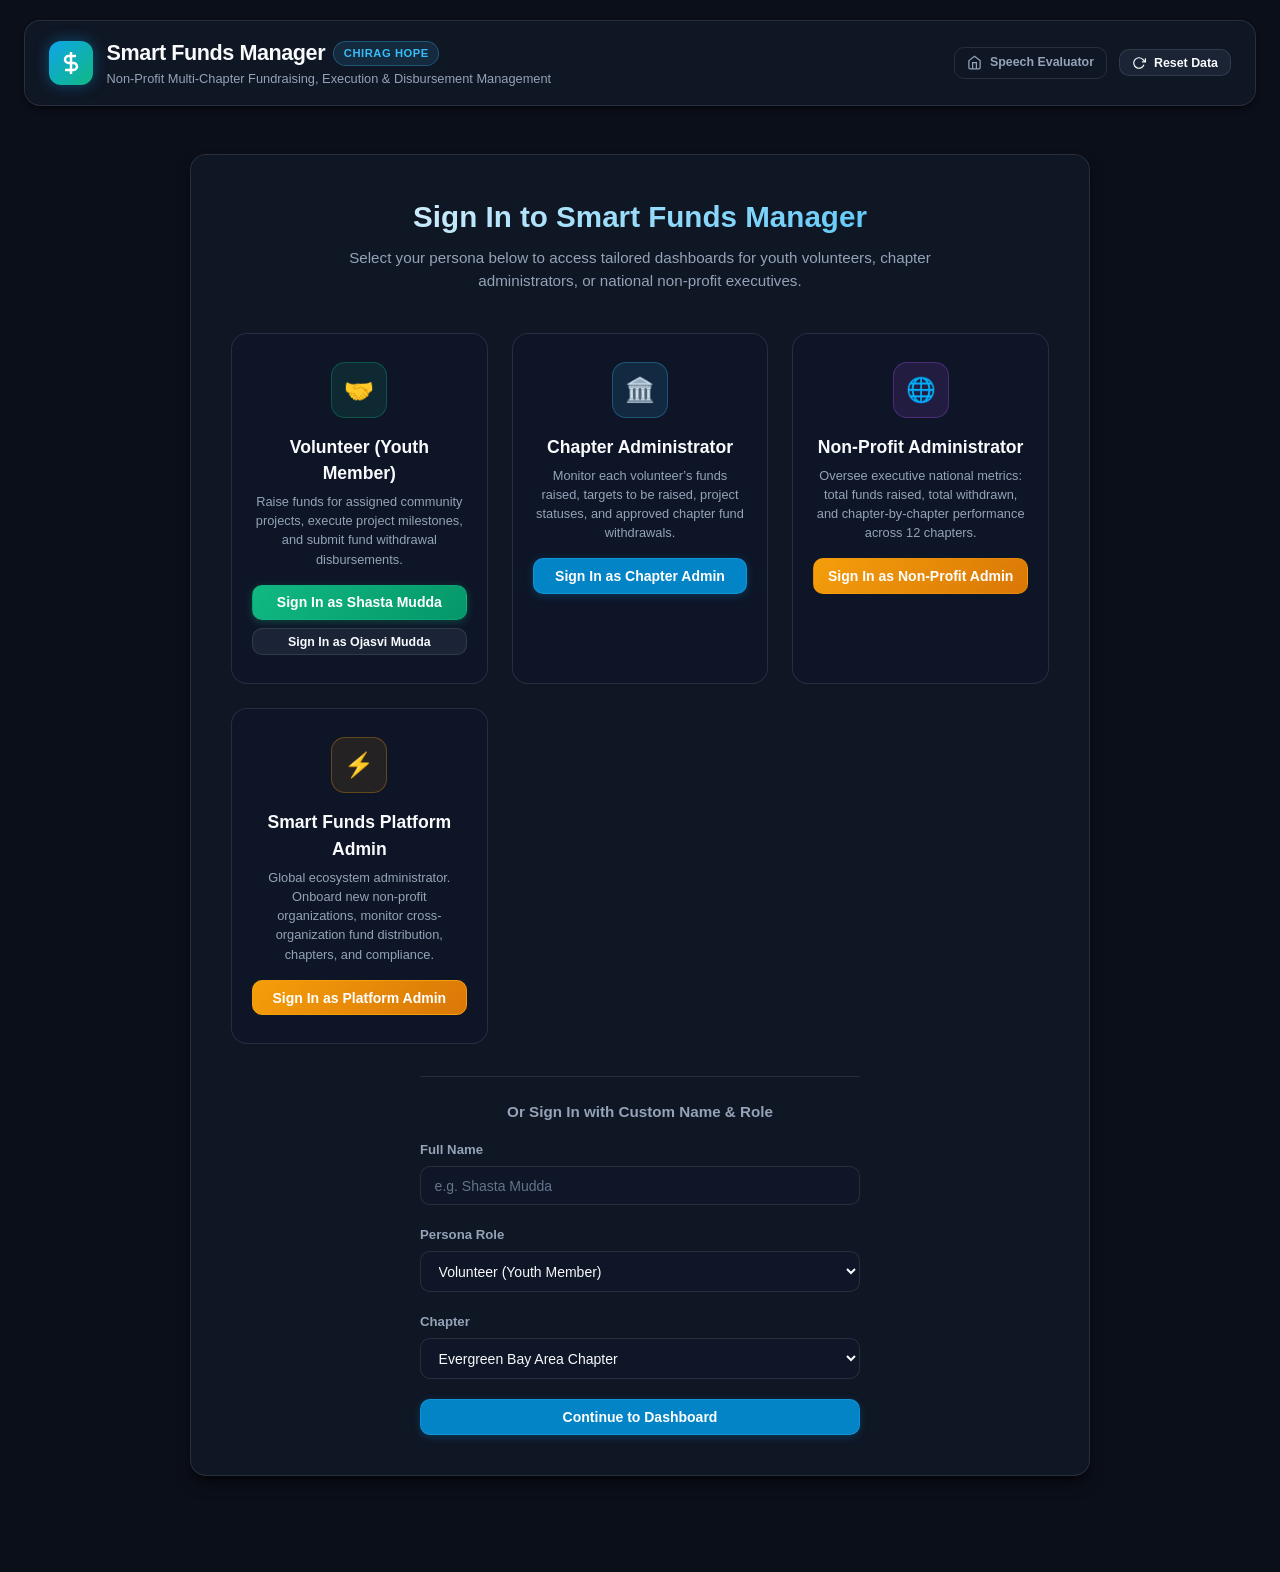
==== commit dfbcaa2f: "Add Smart Funds Manager Administrator persona, multi-organization summary, and onboarding modal" ====
--- a/smart-fund-manager/index.html
+++ b/smart-fund-manager/index.html
@@ -85,6 +85,12 @@
           </svg>
           Non-Profit Org Administrator
         </button>
+        <button class="sf-nav-tab" data-target="platform-admin-view" id="tab-platform-admin">
+          <svg width="16" height="16" viewBox="0 0 24 24" fill="none" stroke="currentColor" stroke-width="2">
+            <polygon points="12 2 15.09 8.26 22 9.27 17 14.14 18.18 21.02 12 17.77 5.82 21.02 7 14.14 2 9.27 8.91 8.26 12 2"></polygon>
+          </svg>
+          Platform Administrator
+        </button>
       </div>
 
       <div style="font-size: 0.8rem; color: var(--text-secondary);">
@@ -145,6 +151,18 @@
             Sign In as Non-Profit Admin
           </button>
         </div>
+
+        <!-- Persona 4: Smart Funds Manager Administrator (Platform Super Admin) -->
+        <div class="sf-persona-card platform-admin" id="card-platform-admin">
+          <div class="sf-persona-icon">⚡</div>
+          <h2 class="sf-persona-card-title">Smart Funds Platform Admin</h2>
+          <p class="sf-persona-card-desc">
+            Global ecosystem administrator. Onboard new non-profit organizations, monitor cross-organization fund distribution, chapters, and compliance.
+          </p>
+          <button class="sf-btn sf-persona-quick-btn" style="background: linear-gradient(135deg, #f59e0b, #d97706); border-color: #f59e0b; color: #fff;" onclick="app.quickLogin('platform_admin', 'Smart Funds Platform Super Admin', 'Platform Headquarters')">
+            Sign In as Platform Admin
+          </button>
+        </div>
       </div>
 
       <!-- Optional Direct Credentials Form -->
@@ -163,6 +181,7 @@
               <option value="volunteer">Volunteer (Youth Member)</option>
               <option value="chapter_admin">Chapter Administrator</option>
               <option value="nonprofit_admin">Non-Profit Organization Administrator</option>
+              <option value="platform_admin">Smart Funds Manager Administrator (Platform Super Admin)</option>
             </select>
           </div>
           <div class="sf-form-group">
@@ -355,22 +374,53 @@
               Review volunteer fundraising performance, individual targets, and authorized project fund withdrawals.
             </p>
           </div>
-          <div style="display: flex; align-items: center; gap: 0.75rem;">
-            <label for="ca-chapter-select" style="font-size: 0.85rem; font-weight: 600; color: var(--text-secondary);">Switch Chapter:</label>
-            <select id="ca-chapter-select" class="sf-form-control" style="width: auto;" onchange="app.switchChapter(this.value)">
-              <option value="Evergreen Bay Area Chapter" selected>Evergreen Bay Area Chapter</option>
-              <option value="Washington D.C Chapter">Washington D.C Chapter</option>
-              <option value="Orange County Chapter">Orange County Chapter</option>
-              <option value="Fremont Chapter">Fremont Chapter</option>
-              <option value="San Jose Chapter">San Jose Chapter</option>
-              <option value="Sunnyvale Chapter">Sunnyvale Chapter</option>
-              <option value="Cupertino Chapter">Cupertino Chapter</option>
-              <option value="Frisco Chapter">Frisco Chapter</option>
-              <option value="Michigan Chapter">Michigan Chapter</option>
-              <option value="New Jersey Chapter">New Jersey Chapter</option>
-              <option value="Seattle Chapter">Seattle Chapter</option>
-              <option value="Virginia Chapter">Virginia Chapter</option>
-            </select>
+          <div style="display: flex; align-items: center; gap: 0.75rem; flex-wrap: wrap;">
+            <button class="sf-btn sf-btn-primary sf-btn-sm" onclick="app.openCreateProjectModal()" title="Create a new community project">
+              <svg width="14" height="14" viewBox="0 0 24 24" fill="none" stroke="currentColor" stroke-width="2" style="margin-right: 2px;"><path d="M12 5v14M5 12h14"/></svg>
+              Create Project
+            </button>
+            <button class="sf-btn sf-btn-success sf-btn-sm" onclick="app.openAddVolunteerModal()" title="Register a new youth volunteer">
+              <svg width="14" height="14" viewBox="0 0 24 24" fill="none" stroke="currentColor" stroke-width="2" style="margin-right: 2px;"><path d="M16 21v-2a4 4 0 0 0-4-4H5a4 4 0 0 0-4 4v2"/><circle cx="8.5" cy="7" r="4"/><line x1="20" y1="8" x2="20" y2="14"/><line x1="23" y1="11" x2="17" y2="11"/></svg>
+              Add Volunteer
+            </button>
+            <div style="display: flex; align-items: center; gap: 0.5rem;">
+              <label for="ca-chapter-select" style="font-size: 0.85rem; font-weight: 600; color: var(--text-secondary);">Chapter:</label>
+              <select id="ca-chapter-select" class="sf-form-control" style="width: auto;" onchange="app.switchChapter(this.value)">
+                <option value="Evergreen Bay Area Chapter" selected>Evergreen Bay Area Chapter</option>
+                <option value="Washington D.C Chapter">Washington D.C Chapter</option>
+                <option value="Orange County Chapter">Orange County Chapter</option>
+                <option value="Fremont Chapter">Fremont Chapter</option>
+                <option value="San Jose Chapter">San Jose Chapter</option>
+                <option value="Sunnyvale Chapter">Sunnyvale Chapter</option>
+                <option value="Cupertino Chapter">Cupertino Chapter</option>
+                <option value="Frisco Chapter">Frisco Chapter</option>
+                <option value="Michigan Chapter">Michigan Chapter</option>
+                <option value="New Jersey Chapter">New Jersey Chapter</option>
+                <option value="Seattle Chapter">Seattle Chapter</option>
+                <option value="Virginia Chapter">Virginia Chapter</option>
+              </select>
+            </div>
+            <div style="display: flex; align-items: center; gap: 0.5rem;">
+              <label for="ca-volunteer-select" style="font-size: 0.85rem; font-weight: 600; color: var(--text-secondary);">Choose Volunteer:</label>
+              <select id="ca-volunteer-select" class="sf-form-control" style="width: auto; min-width: 210px;" onchange="app.filterChapterVolunteer(this.value)">
+                <option value="all">👥 All Volunteers (Overview &amp; Roster)</option>
+                <option value="Ojasvi Mudda">Ojasvi Mudda</option>
+                <option value="Shasta Mudda">Shasta Mudda</option>
+                <option value="Suravi">Suravi</option>
+                <option value="Hasini">Hasini</option>
+                <option value="Shreshtha Mudda">Shreshtha Mudda</option>
+                <option value="Esha Shivakumar">Esha Shivakumar</option>
+                <option value="Pranati Prashanth">Pranati Prashanth</option>
+                <option value="Sindu Sirigineni">Sindu Sirigineni</option>
+                <option value="Samhita Mahadevan">Samhita Mahadevan</option>
+                <option value="Anh Tran">Anh Tran</option>
+                <option value="General">General</option>
+                <option value="Kaavya Kethini">Kaavya Kethini</option>
+              </select>
+              <button id="ca-reset-volunteer-btn" class="sf-btn sf-btn-outline sf-btn-sm" style="display: none;" onclick="app.filterChapterVolunteer('all')" title="Show all volunteers">
+                Show All
+              </button>
+            </div>
           </div>
         </div>
       </div>
@@ -423,15 +473,114 @@
         </div>
       </div>
 
-      <!-- TABLE 1: Youth Members / Volunteer Breakdown (Directly from Spreadsheet 1) -->
+      <!-- VOLUNTEER SPOTLIGHT (When a specific volunteer is chosen) -->
+      <div id="ca-volunteer-spotlight" class="sf-spotlight-card" style="display: none;">
+        <div class="sf-spotlight-header">
+          <div style="display: flex; align-items: center; gap: 0.75rem;">
+            <div id="ca-spotlight-avatar" class="sf-volunteer-avatar" style="width: 44px; height: 44px; font-size: 1rem;">SM</div>
+            <div>
+              <div style="display: flex; align-items: center; gap: 0.5rem; flex-wrap: wrap;">
+                <h2 id="ca-spotlight-name" style="font-size: 1.3rem; font-weight: 800; margin: 0;">Shasta Mudda</h2>
+                <span class="sf-badge sf-badge-primary">Selected Youth Volunteer</span>
+              </div>
+              <p id="ca-spotlight-meta" style="font-size: 0.825rem; color: var(--text-secondary); margin-top: 0.2rem;">
+                shasta@chiraghope.org • Evergreen Bay Area Chapter
+              </p>
+            </div>
+          </div>
+          <div style="display: flex; gap: 0.5rem; align-items: center; flex-wrap: wrap;">
+            <button class="sf-btn sf-btn-success sf-btn-sm" onclick="app.openRaiseFundsForSelectedVolunteer()">
+              + Raise Funds for Volunteer
+            </button>
+            <button class="sf-btn sf-btn-warning sf-btn-sm" onclick="app.openWithdrawFundsForSelectedVolunteer()">
+              💸 Withdraw Funds
+            </button>
+            <button class="sf-btn sf-btn-outline sf-btn-sm" onclick="app.filterChapterVolunteer('all')">
+              ✕ Back to All Volunteers
+            </button>
+          </div>
+        </div>
+
+        <div class="sf-kpi-grid" style="margin-bottom: 0;">
+          <div class="sf-kpi-card kpi-raised" style="padding: 0.85rem 1rem;">
+            <div class="sf-kpi-header"><span class="sf-kpi-label">Volunteer Raised</span><span>💰</span></div>
+            <div id="ca-spotlight-kpi-raised" class="sf-kpi-value" style="font-size: 1.35rem;">$0.00</div>
+            <div class="sf-kpi-footer">Funds raised by this youth member</div>
+          </div>
+          <div class="sf-kpi-card kpi-target" style="padding: 0.85rem 1rem;">
+            <div class="sf-kpi-header"><span class="sf-kpi-label">Assigned Target</span><span>🎯</span></div>
+            <div id="ca-spotlight-kpi-target" class="sf-kpi-value" style="font-size: 1.35rem;">$0.00</div>
+            <div class="sf-kpi-footer">Personal fundraising goal</div>
+          </div>
+          <div class="sf-kpi-card kpi-remaining" style="padding: 0.85rem 1rem;">
+            <div class="sf-kpi-header"><span class="sf-kpi-label">To Be Raised</span><span>⏳</span></div>
+            <div id="ca-spotlight-kpi-remaining" class="sf-kpi-value" style="font-size: 1.35rem;">$0.00</div>
+            <div class="sf-kpi-footer">Remaining to achieve goal</div>
+          </div>
+          <div class="sf-kpi-card kpi-withdrawn" style="padding: 0.85rem 1rem;">
+            <div class="sf-kpi-header"><span class="sf-kpi-label">Total Withdrawn</span><span>📤</span></div>
+            <div id="ca-spotlight-kpi-withdrawn" class="sf-kpi-value" style="font-size: 1.35rem;">$0.00</div>
+            <div class="sf-kpi-footer">Executed project disbursements</div>
+          </div>
+          <div class="sf-kpi-card kpi-balance" style="padding: 0.85rem 1rem;">
+            <div class="sf-kpi-header"><span class="sf-kpi-label">Net Available Balance</span><span>🏦</span></div>
+            <div id="ca-spotlight-kpi-balance" class="sf-kpi-value" style="font-size: 1.35rem;">$0.00</div>
+            <div class="sf-kpi-footer">Remaining funds available</div>
+          </div>
+        </div>
+      </div>
+
+      <!-- SECTION 1: OVERVIEW OF EVERY VOLUNTEER'S PROJECTS AND FUNDS -->
+      <div class="sf-section" id="ca-roster-section">
+        <div class="sf-section-header">
+          <div>
+            <h2 class="sf-section-title">
+              <span id="ca-roster-title">👥 Chapter Volunteers Roster: Overview of Projects & Funds</span>
+            </h2>
+            <p id="ca-roster-desc" style="font-size: 0.8rem; color: var(--text-secondary); margin-top: 0.25rem;">
+              Grounded in Google Doc Sheet 1 Tab Names: Aggregate performance across all registered youth volunteer tabs in <span id="ca-roster-chapter-title" style="color: var(--text-primary); font-weight: 600;">Evergreen Bay Area Chapter</span>.
+            </p>
+          </div>
+          <span class="sf-badge sf-badge-info" id="ca-roster-count-badge">12 Volunteers (Sheet 1 Tabs)</span>
+        </div>
+
+        <div class="sf-table-responsive">
+          <table class="sf-table" id="ca-roster-table">
+            <thead>
+              <tr>
+                <th>Volunteer Member</th>
+                <th>Assigned Projects</th>
+                <th>Total Raised</th>
+                <th>Target</th>
+                <th>To Be Raised</th>
+                <th>Withdrawn</th>
+                <th>Net Balance</th>
+                <th>Progress</th>
+                <th>Actions</th>
+              </tr>
+            </thead>
+            <tbody id="ca-roster-tbody">
+              <!-- Dynamically populated from getChapterVolunteersOverview -->
+            </tbody>
+            <tfoot id="ca-roster-tfoot">
+              <!-- Summary row with chapter totals across all volunteers -->
+            </tfoot>
+          </table>
+        </div>
+      </div>
+
+      <!-- SECTION 2: VOLUNTEER PROJECT ASSIGNMENTS BREAKDOWN -->
       <div class="sf-section">
         <div class="sf-section-header">
-          <h2 class="sf-section-title">
-            <span>👥 Volunteer Fundraising & Target Breakdown</span>
-          </h2>
-          <span style="font-size: 0.8rem; color: var(--text-secondary);">
-            Grounded in Google Sheet 1: Youth Members Column (Ojasvi, Shasta, Shreshtha, Esha, etc.)
-          </span>
+          <div>
+            <h2 class="sf-section-title">
+              <span id="ca-breakdown-title">📋 Volunteer Project Assignments Breakdown</span>
+            </h2>
+            <p id="ca-breakdown-subtitle" style="font-size: 0.8rem; color: var(--text-secondary); margin-top: 0.25rem;">
+              Itemized project allocations, milestones, and status.
+            </p>
+          </div>
+          <span id="ca-breakdown-filter-badge" class="sf-badge sf-badge-secondary">All Volunteers</span>
         </div>
 
         <div class="sf-table-responsive">
@@ -446,6 +595,7 @@
                 <th>Withdrawn</th>
                 <th>Net Balance</th>
                 <th>Progress</th>
+                <th>Actions</th>
               </tr>
             </thead>
             <tbody id="ca-volunteers-tbody">
@@ -531,7 +681,11 @@
               Chirag Hope National Headquarters — Consolidated overview across 12 chapters, raised funds, withdrawals, and balances.
             </p>
           </div>
-          <div>
+          <div style="display: flex; align-items: center; gap: 0.5rem; flex-wrap: wrap;">
+            <button class="sf-btn sf-btn-primary sf-btn-sm" onclick="app.openCreateChapterModal()" title="Establish a new regional chapter">
+              <svg width="14" height="14" viewBox="0 0 24 24" fill="none" stroke="currentColor" stroke-width="2" style="margin-right: 2px;"><path d="M12 5v14M5 12h14"/></svg>
+              Create Chapter
+            </button>
             <button class="sf-btn sf-btn-outline sf-btn-sm" onclick="app.exportDataCSV()">
               <svg width="15" height="15" viewBox="0 0 24 24" fill="none" stroke="currentColor" stroke-width="2">
                 <path d="M21 15v4a2 2 0 0 1-2 2H5a2 2 0 0 1-2-2v-4"></path>
@@ -610,9 +764,15 @@
           <h2 class="sf-section-title">
             <span>🏛️ Chirag Hope Chapters Fund Overview</span>
           </h2>
-          <span style="font-size: 0.8rem; color: var(--text-secondary);">
-            Grounded in Google Sheet 2: Chirag Hope Chapters Fund Overview
-          </span>
+          <div style="display: flex; align-items: center; gap: 0.75rem; flex-wrap: wrap;">
+            <span style="font-size: 0.8rem; color: var(--text-secondary);">
+              Grounded in Google Sheet 2: Chirag Hope Chapters Fund Overview
+            </span>
+            <button class="sf-btn sf-btn-primary sf-btn-sm" onclick="app.openCreateChapterModal()" title="Add a new chapter">
+              <svg width="14" height="14" viewBox="0 0 24 24" fill="none" stroke="currentColor" stroke-width="2" style="margin-right: 2px;"><path d="M12 5v14M5 12h14"/></svg>
+              Create Chapter
+            </button>
+          </div>
         </div>
 
         <div class="sf-table-responsive">
@@ -666,6 +826,117 @@
       </div>
     </div>
 
+
+    <!-- ================================================================= -->
+    <!-- VIEW 5: SMART FUNDS MANAGER ADMINISTRATOR (PLATFORM SUPER ADMIN)   -->
+    <!-- ================================================================= -->
+    <div id="platform-admin-view" style="display: none;">
+      
+      <!-- Platform Banner -->
+      <div class="sf-section" style="background: linear-gradient(135deg, rgba(245, 158, 11, 0.15), rgba(15, 23, 42, 0.9));">
+        <div style="display: flex; justify-content: space-between; align-items: center; flex-wrap: wrap; gap: 1rem;">
+          <div>
+            <h1 style="font-size: 1.5rem; font-weight: 800; color: #f59e0b;">
+              ⚡ Smart Funds Manager Administrator Portal
+            </h1>
+            <p style="font-size: 0.85rem; color: var(--text-secondary);">
+              Master Platform Overview — Ecosystem management across non-profit organizations, cross-chapter aggregates, and multi-tenant expansion.
+            </p>
+          </div>
+          <div style="display: flex; align-items: center; gap: 0.5rem; flex-wrap: wrap;">
+            <button class="sf-btn sf-btn-primary sf-btn-sm" style="background: linear-gradient(135deg, #f59e0b, #d97706); border-color: #f59e0b; color: #fff;" onclick="app.openCreateOrganizationModal()" title="Add a new Non-Profit Organization">
+              <svg width="14" height="14" viewBox="0 0 24 24" fill="none" stroke="currentColor" stroke-width="2" style="margin-right: 2px;"><path d="M12 5v14M5 12h14"/></svg>
+              Add Non-Profit Organization
+            </button>
+            <button class="sf-btn sf-btn-outline sf-btn-sm" onclick="app.exportDataCSV()">
+              <svg width="15" height="15" viewBox="0 0 24 24" fill="none" stroke="currentColor" stroke-width="2">
+                <path d="M21 15v4a2 2 0 0 1-2 2H5a2 2 0 0 1-2-2v-4"></path>
+                <polyline points="7 10 12 15 17 10"></polyline>
+                <line x1="12" y1="15" x2="12" y2="3"></line>
+              </svg>
+              Export CSV
+            </button>
+          </div>
+        </div>
+      </div>
+
+      <!-- Platform Global KPIs -->
+      <div class="sf-kpi-grid">
+        <div class="sf-kpi-card" style="border-left: 4px solid #f59e0b;">
+          <div class="sf-kpi-header">
+            <span class="sf-kpi-label">Active Non-Profit Orgs</span>
+            <span class="sf-kpi-icon">🏢</span>
+          </div>
+          <div id="pa-kpi-orgs" class="sf-kpi-value">1</div>
+          <div class="sf-kpi-footer">Onboarded 501(c)(3) entities</div>
+        </div>
+
+        <div class="sf-kpi-card kpi-target">
+          <div class="sf-kpi-header">
+            <span class="sf-kpi-label">Total Regional Chapters</span>
+            <span class="sf-kpi-icon">🏛️</span>
+          </div>
+          <div id="pa-kpi-chapters" class="sf-kpi-value">12</div>
+          <div class="sf-kpi-footer">Across all participating orgs</div>
+        </div>
+
+        <div class="sf-kpi-card kpi-raised">
+          <div class="sf-kpi-header">
+            <span class="sf-kpi-label">Platform Gross Funds Raised</span>
+            <span class="sf-kpi-icon">💰</span>
+          </div>
+          <div id="pa-kpi-raised" class="sf-kpi-value">$67,163.00</div>
+          <div class="sf-kpi-footer">Total contributions mobilized</div>
+        </div>
+
+        <div class="sf-kpi-card kpi-balance">
+          <div class="sf-kpi-header">
+            <span class="sf-kpi-label">Platform Net Reserves</span>
+            <span class="sf-kpi-icon">🏦</span>
+          </div>
+          <div id="pa-kpi-balance" class="sf-kpi-value">$28,505.00</div>
+          <div class="sf-kpi-footer">Total liquid balance remaining</div>
+        </div>
+      </div>
+
+      <!-- Table: Registered Non-Profit Organizations Summary -->
+      <div class="sf-section">
+        <div class="sf-section-header">
+          <h2 class="sf-section-title">
+            <span>🏢 Registered Non-Profit Organizations Summary</span>
+          </h2>
+          <span style="font-size: 0.8rem; color: var(--text-secondary);">
+            Multi-Tenant Portfolio & Operational Overview
+          </span>
+        </div>
+
+        <div class="sf-table-wrapper">
+          <table class="sf-table">
+            <thead>
+              <tr>
+                <th>Organization Name</th>
+                <th>EIN / Tax ID</th>
+                <th>HQ Location</th>
+                <th>Focus Cause</th>
+                <th>Contact</th>
+                <th>Chapters</th>
+                <th>Total Raised</th>
+                <th>Withdrawals</th>
+                <th>Balance</th>
+                <th>Status</th>
+              </tr>
+            </thead>
+            <tbody id="pa-orgs-tbody">
+              <!-- Dynamically populated -->
+            </tbody>
+            <tfoot id="pa-orgs-tfoot" style="font-weight: 700; background: rgba(255, 255, 255, 0.02); border-top: 2px solid var(--border-color);">
+              <!-- Total row -->
+            </tfoot>
+          </table>
+        </div>
+      </div>
+    </div>
+
   </div> <!-- /sf-app-container -->
 
 
@@ -790,8 +1061,187 @@
     </div>
   </div>
 
+  <!-- MODAL 4: CREATE PROJECT (CHAPTER ADMIN) -->
+  <div class="sf-modal-backdrop" id="modal-create-project">
+    <div class="sf-modal">
+      <div class="sf-modal-header">
+        <h3 class="sf-modal-title">🚀 Create New Community Project</h3>
+        <button class="sf-modal-close" onclick="app.closeModals()">&times;</button>
+      </div>
+      <form id="create-project-form" onsubmit="app.handleCreateProject(event)">
+        <div class="sf-modal-body">
+          <div class="sf-form-group">
+            <label class="sf-form-label" for="cp-name">Project Title</label>
+            <input type="text" id="cp-name" class="sf-form-control" placeholder="e.g. Solar Lamp Kits for Rural Classrooms" required>
+          </div>
+          <div class="sf-form-group">
+            <label class="sf-form-label" for="cp-chapter">Chapter</label>
+            <select id="cp-chapter" class="sf-form-control" onchange="app.updateCreateProjectVolunteerDropdown(this.value)" required>
+              <!-- Populated dynamically with all chapters -->
+            </select>
+          </div>
+          <div class="sf-form-group">
+            <label class="sf-form-label" for="cp-target">Fundraising Target Amount ($)</label>
+            <input type="number" id="cp-target" class="sf-form-control" min="1" step="0.01" placeholder="e.g. 2500.00" required>
+          </div>
+          <div class="sf-form-group">
+            <label class="sf-form-label" for="cp-volunteer">Assign Initial Lead Volunteer (Optional)</label>
+            <select id="cp-volunteer" class="sf-form-control">
+              <option value="none">-- Unassigned / Open to All Chapter Volunteers --</option>
+              <!-- Populated dynamically with chapter volunteers -->
+            </select>
+          </div>
+          <div class="sf-form-group">
+            <label class="sf-form-label" for="cp-status">Initial Status</label>
+            <select id="cp-status" class="sf-form-control">
+              <option value="Planning" selected>Planning</option>
+              <option value="In Progress">In Progress</option>
+              <option value="Execution">Execution</option>
+            </select>
+          </div>
+          <div class="sf-form-group">
+            <label class="sf-form-label" for="cp-desc">Project Scope &amp; Objectives</label>
+            <textarea id="cp-desc" class="sf-form-control" rows="3" placeholder="Provide background, community beneficiaries, and execution objectives..."></textarea>
+          </div>
+        </div>
+        <div class="sf-modal-footer">
+          <button type="button" class="sf-btn sf-btn-outline" onclick="app.closeModals()">Cancel</button>
+          <button type="submit" class="sf-btn sf-btn-primary">Create Project</button>
+        </div>
+      </form>
+    </div>
+  </div>
+
+  <!-- MODAL 5: ADD VOLUNTEER (CHAPTER ADMIN) -->
+  <div class="sf-modal-backdrop" id="modal-add-volunteer">
+    <div class="sf-modal">
+      <div class="sf-modal-header">
+        <h3 class="sf-modal-title">🤝 Register New Youth Volunteer</h3>
+        <button class="sf-modal-close" onclick="app.closeModals()">&times;</button>
+      </div>
+      <form id="add-volunteer-form" onsubmit="app.handleAddVolunteer(event)">
+        <div class="sf-modal-body">
+          <div class="sf-form-group">
+            <label class="sf-form-label" for="av-name">Volunteer Full Name</label>
+            <input type="text" id="av-name" class="sf-form-control" placeholder="e.g. Aarav Sharma" required>
+          </div>
+          <div class="sf-form-group">
+            <label class="sf-form-label" for="av-email">Email Address</label>
+            <input type="email" id="av-email" class="sf-form-control" placeholder="e.g. aarav.sharma@chiraghope.org">
+          </div>
+          <div class="sf-form-group">
+            <label class="sf-form-label" for="av-chapter">Assigned Chapter</label>
+            <select id="av-chapter" class="sf-form-control" onchange="app.updateAddVolunteerProjectDropdown(this.value)" required>
+              <!-- Populated dynamically with all chapters -->
+            </select>
+          </div>
+          <div class="sf-form-group">
+            <label class="sf-form-label" for="av-tab">Google Sheet Tab Name</label>
+            <input type="text" id="av-tab" class="sf-form-control" placeholder="Defaults to volunteer name (e.g. Aarav Sharma)">
+          </div>
+          <div class="sf-form-group">
+            <label class="sf-form-label" for="av-project">Initial Assigned Project (Optional)</label>
+            <select id="av-project" class="sf-form-control">
+              <option value="none">-- None / Allocate Later --</option>
+              <!-- Populated dynamically with chapter projects -->
+            </select>
+          </div>
+          <div class="sf-form-group">
+            <label class="sf-form-label" for="av-target">Initial Individual Target Amount ($)</label>
+            <input type="number" id="av-target" class="sf-form-control" min="0" step="0.01" placeholder="e.g. 500.00">
+          </div>
+        </div>
+        <div class="sf-modal-footer">
+          <button type="button" class="sf-btn sf-btn-outline" onclick="app.closeModals()">Cancel</button>
+          <button type="submit" class="sf-btn sf-btn-success">Add Volunteer</button>
+        </div>
+      </form>
+    </div>
+  </div>
+
+  <!-- MODAL 6: CREATE CHAPTER (NON-PROFIT ADMIN) -->
+  <div class="sf-modal-backdrop" id="modal-create-chapter">
+    <div class="sf-modal">
+      <div class="sf-modal-header">
+        <h3 class="sf-modal-title">🏛️ Establish New Regional Chapter</h3>
+        <button class="sf-modal-close" onclick="app.closeModals()">&times;</button>
+      </div>
+      <form id="create-chapter-form" onsubmit="app.handleCreateChapter(event)">
+        <div class="sf-modal-body">
+          <div class="sf-form-group">
+            <label class="sf-form-label" for="cc-name">Chapter Name</label>
+            <input type="text" id="cc-name" class="sf-form-control" placeholder="e.g. Austin Chapter" required>
+          </div>
+          <div class="sf-form-group">
+            <label class="sf-form-label" for="cc-location">State / Metropolitan Area</label>
+            <input type="text" id="cc-location" class="sf-form-control" placeholder="e.g. Texas, USA" required>
+          </div>
+          <div class="sf-form-group">
+            <label class="sf-form-label" for="cc-target">Initial Annual Fundraising Goal ($)</label>
+            <input type="number" id="cc-target" class="sf-form-control" min="0" step="0.01" placeholder="e.g. 10000.00">
+          </div>
+          <div class="sf-form-group">
+            <label class="sf-form-label" for="cc-notes">Leadership / Launch Notes</label>
+            <textarea id="cc-notes" class="sf-form-control" rows="2" placeholder="Chapter president, launch date, initial high school partners..."></textarea>
+          </div>
+        </div>
+        <div class="sf-modal-footer">
+          <button type="button" class="sf-btn sf-btn-outline" onclick="app.closeModals()">Cancel</button>
+          <button type="submit" class="sf-btn sf-btn-primary">Establish Chapter</button>
+        </div>
+      </form>
+    </div>
+  </div>
+
+  <!-- ================================================================= -->
+  <!-- MODAL 7: CREATE NON-PROFIT ORGANIZATION (PLATFORM ADMIN)          -->
+  <!-- ================================================================= -->
+  <div class="sf-modal-backdrop" id="modal-create-nonprofit">
+    <div class="sf-modal">
+      <div class="sf-modal-header">
+        <h3 class="sf-modal-title">🏢 Onboard New Non-Profit Organization</h3>
+        <button class="sf-modal-close" onclick="app.closeModals()">&times;</button>
+      </div>
+      <form id="create-nonprofit-form" onsubmit="app.handleCreateOrganization(event)">
+        <div class="sf-modal-body">
+          <div class="sf-alert sf-alert-info">
+            Register a verified non-profit organization (e.g. 501(c)(3) tax-exempt entity) into the Smart Funds Manager platform.
+          </div>
+          <div class="sf-form-group">
+            <label class="sf-form-label" for="cno-name">Organization Name</label>
+            <input type="text" id="cno-name" class="sf-form-control" placeholder="e.g. Hope For Tomorrow Foundation" required>
+          </div>
+          <div class="sf-form-group">
+            <label class="sf-form-label" for="cno-ein">EIN / Tax ID</label>
+            <input type="text" id="cno-ein" class="sf-form-control" placeholder="e.g. 84-1234567" required>
+          </div>
+          <div class="sf-form-group">
+            <label class="sf-form-label" for="cno-location">Headquarters Location</label>
+            <input type="text" id="cno-location" class="sf-form-control" placeholder="e.g. San Francisco, CA" required>
+          </div>
+          <div class="sf-form-group">
+            <label class="sf-form-label" for="cno-email">Administrative Contact Email</label>
+            <input type="email" id="cno-email" class="sf-form-control" placeholder="e.g. admin@hopefortomorrow.org" required>
+          </div>
+          <div class="sf-form-group">
+            <label class="sf-form-label" for="cno-cause">Focus Cause / Mission</label>
+            <input type="text" id="cno-cause" class="sf-form-control" placeholder="e.g. Healthcare, Youth Literacy, Animal Welfare" required>
+          </div>
+          <div class="sf-form-group">
+            <label class="sf-form-label" for="cno-description">Description & Mission Statement</label>
+            <textarea id="cno-description" class="sf-form-control" rows="2" placeholder="Summary of organizational scope and programs..."></textarea>
+          </div>
+        </div>
+        <div class="sf-modal-footer">
+          <button type="button" class="sf-btn sf-btn-outline" onclick="app.closeModals()">Cancel</button>
+          <button type="submit" class="sf-btn sf-btn-primary" style="background: linear-gradient(135deg, #f59e0b, #d97706); border-color: #f59e0b;">Onboard Organization</button>
+        </div>
+      </form>
+    </div>
+  </div>
+
   <!-- Load Smart Funds Core Engine & UI Controller -->
-  <script src="smart_funds.js?v=1"></script>
+  <script src="smart_funds.js?v=4"></script>
   <script>
     // App UI Controller
     const app = {
@@ -821,6 +1271,14 @@
           SmartFunds.logout();
         });
 
+        // Ensure chapter dropdown options are in sync across app
+        this.refreshChapterDropdowns();
+
+        // Pre-populate Chapter Admin view data so all dropdowns and tables are populated immediately
+        const defaultChapter = (SmartFunds.state.activeUser && SmartFunds.state.activeUser.chapter) ||
+                               (document.getElementById('ca-chapter-select') ? document.getElementById('ca-chapter-select').value : 'Evergreen Bay Area Chapter');
+        this.renderChapterAdmin(defaultChapter);
+
         this.render();
       },
 
@@ -836,14 +1294,45 @@
         SmartFunds.login(role, name, chapter);
       },
 
+      selectedVolunteer: 'all',
+      targetVolunteerForDonation: null,
+
       switchChapter(chapterName) {
         if (SmartFunds.state.activeUser) {
           SmartFunds.state.activeUser.chapter = chapterName;
         }
+        this.selectedVolunteer = 'all';
         this.render();
       },
 
+      filterChapterVolunteer(volunteerName) {
+        this.selectedVolunteer = volunteerName;
+        const activeChapter = (SmartFunds.state.activeUser && SmartFunds.state.activeUser.chapter) ||
+                              (document.getElementById('ca-chapter-select') ? document.getElementById('ca-chapter-select').value : 'Evergreen Bay Area Chapter');
+        this.renderChapterAdmin(activeChapter);
+      },
+
+      openRaiseFundsForSelectedVolunteer() {
+        const vol = this.selectedVolunteer && this.selectedVolunteer !== 'all' ? this.selectedVolunteer : (SmartFunds.getActiveUser() ? SmartFunds.getActiveUser().name : 'Shasta Mudda');
+        this.openRaiseFundsModal(null, vol);
+      },
+
+      openWithdrawFundsForSelectedVolunteer() {
+        this.openWithdrawFundsModal();
+      },
+
       switchView(viewId) {
+        const user = SmartFunds.getActiveUser();
+        // Strict portal authorization guard: enforce that logged-in users only access their persona view
+        if (user && viewId !== 'login-view') {
+          const allowedView = user.role === 'volunteer' ? 'volunteer-view' :
+                              user.role === 'chapter_admin' ? 'chapter-admin-view' :
+                              user.role === 'platform_admin' ? 'platform-admin-view' : 'nonprofit-admin-view';
+          if (viewId !== allowedView) {
+            viewId = allowedView;
+          }
+        }
+
         // Update navbar tabs
         document.querySelectorAll('.sf-nav-tab').forEach(tab => {
           if (tab.getAttribute('data-target') === viewId) {
@@ -854,12 +1343,30 @@
         });
 
         // Show/hide view sections
-        ['login-view', 'volunteer-view', 'chapter-admin-view', 'nonprofit-admin-view'].forEach(id => {
+        ['login-view', 'volunteer-view', 'chapter-admin-view', 'nonprofit-admin-view', 'platform-admin-view'].forEach(id => {
           const el = document.getElementById(id);
           if (el) {
             el.style.display = (id === viewId) ? 'block' : 'none';
           }
         });
+
+        // Ensure active view is immediately rendered and populated
+        if (viewId === 'chapter-admin-view') {
+          const activeChapter = (SmartFunds.state.activeUser && SmartFunds.state.activeUser.chapter) ||
+                                (document.getElementById('ca-chapter-select') ? document.getElementById('ca-chapter-select').value : 'Evergreen Bay Area Chapter');
+          this.renderChapterAdmin(activeChapter);
+        } else if (viewId === 'volunteer-view') {
+          const u = SmartFunds.getActiveUser();
+          if (u) {
+            this.renderVolunteer(u);
+          } else {
+            this.renderVolunteer({ name: 'Shasta Mudda', role: 'volunteer', chapter: 'Evergreen Bay Area Chapter' });
+          }
+        } else if (viewId === 'nonprofit-admin-view') {
+          this.renderNonprofitAdmin();
+        } else if (viewId === 'platform-admin-view') {
+          this.renderPlatformAdmin();
+        }
       },
 
       render() {
@@ -869,6 +1376,10 @@
         const userBadge = document.getElementById('header-user-badge');
         const logoutBtn = document.getElementById('logout-btn');
         const navBar = document.getElementById('sf-role-nav');
+        const tabVol = document.getElementById('tab-volunteer');
+        const tabCA = document.getElementById('tab-chapter-admin');
+        const tabNP = document.getElementById('tab-nonprofit-admin');
+        const tabPA = document.getElementById('tab-platform-admin');
 
         if (!user) {
           userBadge.style.display = 'none';
@@ -885,17 +1396,37 @@
         document.getElementById('header-user-name').textContent = user.name;
         document.getElementById('header-user-role').textContent =
           user.role === 'volunteer' ? 'Volunteer' :
-          user.role === 'chapter_admin' ? 'Chapter Admin' : 'Non-Profit Admin';
+          user.role === 'chapter_admin' ? 'Chapter Admin' :
+          user.role === 'platform_admin' ? 'Platform Super Admin' : 'Non-Profit Admin';
         document.getElementById('active-chapter-name').textContent = user.chapter;
 
-        // Route to active persona view
+        // Strict Persona Portal Visibility: Show ONLY the active persona's portal tab in navigation
         if (user.role === 'volunteer') {
+          if (tabVol) tabVol.style.display = 'inline-flex';
+          if (tabCA) tabCA.style.display = 'none';
+          if (tabNP) tabNP.style.display = 'none';
+          if (tabPA) tabPA.style.display = 'none';
           this.switchView('volunteer-view');
           this.renderVolunteer(user);
         } else if (user.role === 'chapter_admin') {
+          if (tabVol) tabVol.style.display = 'none';
+          if (tabCA) tabCA.style.display = 'inline-flex';
+          if (tabNP) tabNP.style.display = 'none';
+          if (tabPA) tabPA.style.display = 'none';
           this.switchView('chapter-admin-view');
           this.renderChapterAdmin(user.chapter);
+        } else if (user.role === 'platform_admin') {
+          if (tabVol) tabVol.style.display = 'none';
+          if (tabCA) tabCA.style.display = 'none';
+          if (tabNP) tabNP.style.display = 'none';
+          if (tabPA) tabPA.style.display = 'inline-flex';
+          this.switchView('platform-admin-view');
+          this.renderPlatformAdmin();
         } else {
+          if (tabVol) tabVol.style.display = 'none';
+          if (tabCA) tabCA.style.display = 'none';
+          if (tabNP) tabNP.style.display = 'inline-flex';
+          if (tabPA) tabPA.style.display = 'none';
           this.switchView('nonprofit-admin-view');
           this.renderNonprofitAdmin();
         }
@@ -982,48 +1513,262 @@
       renderChapterAdmin(chapterName) {
         document.getElementById('ca-chapter-title').textContent = chapterName;
         document.getElementById('ca-chapter-select').value = chapterName;
+        const rosterTitleEl = document.getElementById('ca-roster-chapter-title');
+        if (rosterTitleEl) {
+          rosterTitleEl.textContent = chapterName;
+        }
 
         const metrics = SmartFunds.getChapterMetrics(chapterName);
-
+        const volunteersOverview = SmartFunds.getChapterVolunteersOverview(chapterName);
+
+        // 1. Chapter Overview KPI Cards
         document.getElementById('ca-kpi-raised').textContent = SmartFunds.formatCurrency(metrics.totalRaised);
         document.getElementById('ca-kpi-target').textContent = SmartFunds.formatCurrency(metrics.totalTarget);
         document.getElementById('ca-kpi-remaining').textContent = SmartFunds.formatCurrency(metrics.toBeRaised);
         document.getElementById('ca-kpi-withdrawn').textContent = SmartFunds.formatCurrency(metrics.totalWithdrawn);
         document.getElementById('ca-kpi-balance').textContent = SmartFunds.formatCurrency(metrics.balance);
 
-        // TABLE 1: Volunteers / Youth Members breakdown (from Sheet 1)
-        const volTbody = document.getElementById('ca-volunteers-tbody');
-        volTbody.innerHTML = '';
-
-        metrics.volunteers.forEach(v => {
-          v.assignments.forEach(a => {
-            const toBeRaised = Math.max(0, a.target - a.raised);
-            const balance = a.raised - a.withdrawn;
-            const pct = a.target > 0 ? Math.round((a.raised / a.target) * 100) : 100;
+        // 2. Populate Volunteer Selector Dropdown
+        const volSelect = document.getElementById('ca-volunteer-select');
+        const resetBtn = document.getElementById('ca-reset-volunteer-btn');
+        const currentSelected = this.selectedVolunteer || 'all';
+
+        volSelect.innerHTML = `<option value="all">👥 All Volunteers (Overview & Roster)</option>`;
+        volunteersOverview.forEach(v => {
+          const opt = document.createElement('option');
+          opt.value = v.name;
+          opt.textContent = `${v.name} (${v.projectsCount} proj - ${SmartFunds.formatCurrency(v.totalRaised)})`;
+          if (currentSelected.toLowerCase() === v.name.toLowerCase()) {
+            opt.selected = true;
+          }
+          volSelect.appendChild(opt);
+        });
+
+        if (currentSelected && currentSelected !== 'all') {
+          volSelect.value = currentSelected;
+          if (resetBtn) resetBtn.style.display = 'inline-block';
+        } else {
+          volSelect.value = 'all';
+          if (resetBtn) resetBtn.style.display = 'none';
+        }
+
+        // 3. Render Volunteer Spotlight (if a volunteer is selected)
+        const spotlightEl = document.getElementById('ca-volunteer-spotlight');
+        if (currentSelected && currentSelected !== 'all') {
+          const vDetail = volunteersOverview.find(v => v.name.toLowerCase() === currentSelected.toLowerCase()) ||
+                          SmartFunds.getChapterVolunteerDetail(chapterName, currentSelected);
+          if (vDetail) {
+            spotlightEl.style.display = 'block';
+            document.getElementById('ca-spotlight-name').textContent = vDetail.name;
+            document.getElementById('ca-spotlight-meta').textContent = `${vDetail.email} • ${chapterName} • ${vDetail.projectsCount} assigned project${vDetail.projectsCount === 1 ? '' : 's'}`;
+            
+            // Initials avatar
+            const initials = vDetail.name.split(' ').map(n => n[0]).join('').substring(0, 2).toUpperCase();
+            document.getElementById('ca-spotlight-avatar').textContent = initials || 'VM';
+
+            document.getElementById('ca-spotlight-kpi-raised').textContent = SmartFunds.formatCurrency(vDetail.totalRaised);
+            document.getElementById('ca-spotlight-kpi-target').textContent = SmartFunds.formatCurrency(vDetail.totalTarget);
+            document.getElementById('ca-spotlight-kpi-remaining').textContent = SmartFunds.formatCurrency(vDetail.toBeRaised);
+            document.getElementById('ca-spotlight-kpi-withdrawn').textContent = SmartFunds.formatCurrency(vDetail.totalWithdrawn);
+            document.getElementById('ca-spotlight-kpi-balance').textContent = SmartFunds.formatCurrency(vDetail.balance);
+          } else {
+            spotlightEl.style.display = 'none';
+          }
+        } else {
+          spotlightEl.style.display = 'none';
+        }
+
+        // 4. SECTION 1: Chapter Volunteers Roster Table (Overview of Every Volunteer's Projects and Funds)
+        const rosterTbody = document.getElementById('ca-roster-tbody');
+        const rosterTfoot = document.getElementById('ca-roster-tfoot');
+        const rosterBadge = document.getElementById('ca-roster-count-badge');
+        const rosterTitle = document.getElementById('ca-roster-title');
+        const rosterDesc = document.getElementById('ca-roster-desc');
+        rosterTbody.innerHTML = '';
+        if (rosterTfoot) rosterTfoot.innerHTML = '';
+
+        let rosterToRender = volunteersOverview;
+        if (currentSelected && currentSelected !== 'all') {
+          rosterToRender = volunteersOverview.filter(v => v.name.toLowerCase() === currentSelected.toLowerCase());
+          if (rosterTitle) rosterTitle.textContent = `👥 Chapter Volunteers Roster: ${currentSelected}`;
+          if (rosterDesc) rosterDesc.innerHTML = `Showing filtered roster overview and project performance for <strong>${currentSelected}</strong> in <span style="color: var(--text-primary); font-weight: 600;">${chapterName}</span>.`;
+          if (rosterBadge) {
+            rosterBadge.className = 'sf-badge sf-badge-primary';
+            rosterBadge.textContent = `Filtered: ${currentSelected}`;
+          }
+        } else {
+          if (rosterTitle) rosterTitle.textContent = '👥 Chapter Volunteers Roster: Overview of Projects & Funds';
+          if (rosterDesc) rosterDesc.innerHTML = `Grounded in Google Doc Sheet 1 Tab Names: Aggregate performance across all registered youth volunteer tabs in <span id="ca-roster-chapter-title" style="color: var(--text-primary); font-weight: 600;">${chapterName}</span>.`;
+          if (rosterBadge) {
+            rosterBadge.className = 'sf-badge sf-badge-info';
+            rosterBadge.textContent = `${volunteersOverview.length} Volunteers (Sheet 1 Tabs)`;
+          }
+        }
+
+        if (rosterToRender.length === 0) {
+          rosterTbody.innerHTML = `<tr><td colspan="9" style="text-align: center; color: var(--text-muted); padding: 1.5rem;">No volunteers found matching selection "${currentSelected}".</td></tr>`;
+        } else {
+          let sumProjects = 0;
+          let sumRaised = 0;
+          let sumTarget = 0;
+          let sumToBeRaised = 0;
+          let sumWithdrawn = 0;
+          let sumBalance = 0;
+
+          rosterToRender.forEach(v => {
+            sumProjects += v.projectsCount;
+            sumRaised += v.totalRaised;
+            sumTarget += v.totalTarget;
+            sumToBeRaised += v.toBeRaised;
+            sumWithdrawn += v.totalWithdrawn;
+            sumBalance += v.balance;
+
+            const initials = v.name.split(' ').map(n => n[0]).join('').substring(0, 2).toUpperCase();
+            const projectPills = v.projectNames && v.projectNames.length > 0
+              ? v.projectNames.map(p => `<span class="sf-project-pill" title="${p}">${p}</span>`).join('')
+              : `<span style="font-size: 0.75rem; color: var(--text-muted); font-style: italic;">No active projects allocated yet</span>`;
+            const isSelected = currentSelected.toLowerCase() === v.name.toLowerCase();
 
             const tr = document.createElement('tr');
+            if (isSelected) {
+              tr.style.backgroundColor = 'rgba(56, 189, 248, 0.08)';
+              tr.style.borderLeft = '3px solid var(--info)';
+            }
+
             tr.innerHTML = `
-              <td><strong>${v.name}</strong></td>
-              <td>${a.project}</td>
-              <td style="color: var(--success); font-weight: 700;">${SmartFunds.formatCurrency(a.raised)}</td>
-              <td>${SmartFunds.formatCurrency(a.target)}</td>
-              <td style="color: var(--warning);">${SmartFunds.formatCurrency(toBeRaised)}</td>
-              <td style="color: var(--danger);">${SmartFunds.formatCurrency(a.withdrawn)}</td>
-              <td style="font-weight: 700; color: var(--info);">${SmartFunds.formatCurrency(balance)}</td>
               <td>
-                <div style="display: flex; align-items: center; gap: 0.5rem;">
-                  <div class="sf-progress-bar" style="width: 70px;">
-                    <div class="sf-progress-fill ${pct >= 100 ? 'complete' : ''}" style="width: ${Math.min(100, pct)}%"></div>
+                <div style="display: flex; align-items: center;">
+                  <span class="sf-volunteer-avatar">${initials}</span>
+                  <div>
+                    <div style="display: flex; align-items: center; gap: 0.35rem;">
+                      <strong>${v.name}</strong>
+                      <span class="sf-badge sf-badge-outline" style="font-size: 0.65rem; padding: 0.1rem 0.35rem;" title="Google Doc Sheet 1 Tab: ${v.name}">Sheet Tab</span>
+                    </div>
+                    <div style="font-size: 0.75rem; color: var(--text-muted);">${v.email}</div>
                   </div>
-                  <span style="font-size: 0.75rem; color: var(--text-secondary);">${pct}%</span>
                 </div>
               </td>
+              <td>
+                <div style="margin-bottom: 0.25rem;"><strong style="color: var(--text-primary);">${v.projectsCount}</strong> project${v.projectsCount === 1 ? '' : 's'}</div>
+                <div style="max-width: 280px; display: flex; flex-wrap: wrap;">${projectPills}</div>
+              </td>
+              <td style="color: var(--success); font-weight: 700;">${SmartFunds.formatCurrency(v.totalRaised)}</td>
+              <td>${SmartFunds.formatCurrency(v.totalTarget)}</td>
+              <td style="color: var(--warning);">${SmartFunds.formatCurrency(v.toBeRaised)}</td>
+              <td style="color: var(--danger);">${SmartFunds.formatCurrency(v.totalWithdrawn)}</td>
+              <td style="font-weight: 700; color: var(--info);">${SmartFunds.formatCurrency(v.balance)}</td>
+              <td>
+                <div style="display: flex; align-items: center; gap: 0.45rem;">
+                  <div class="sf-progress-bar" style="width: 65px;">
+                    <div class="sf-progress-fill ${v.progress >= 100 ? 'complete' : ''}" style="width: ${Math.min(100, v.progress)}%"></div>
+                  </div>
+                  <span style="font-size: 0.75rem; color: var(--text-secondary);">${v.progress}%</span>
+                </div>
+              </td>
+              <td>
+                ${isSelected ? `
+                  <button class="sf-btn sf-btn-outline sf-btn-sm" onclick="app.filterChapterVolunteer('all')" title="Show all chapter volunteers">
+                    ✕ Show All
+                  </button>
+                ` : `
+                  <button class="sf-btn sf-btn-primary sf-btn-sm" onclick="app.filterChapterVolunteer('${v.name}')" title="Filter to ${v.name}">
+                    🔍 Deep-Dive
+                  </button>
+                `}
+              </td>
             `;
-            volTbody.appendChild(tr);
+            rosterTbody.appendChild(tr);
           });
-        });
-
-        // TABLE 2: Chapter Projects Overview (from Sheet 1)
+
+          // Chapter / filtered summary footer
+          if (rosterTfoot) {
+            const overallPct = sumTarget > 0 ? Math.round((sumRaised / sumTarget) * 100) : 100;
+            const label = (currentSelected && currentSelected !== 'all')
+              ? `Filtered Volunteer Total (${rosterToRender.length})`
+              : `Chapter Volunteers Total (${volunteersOverview.length})`;
+            rosterTfoot.innerHTML = `
+              <tr>
+                <td><strong>${label}</strong></td>
+                <td><strong>${sumProjects} Assignment${sumProjects === 1 ? '' : 's'}</strong></td>
+                <td style="color: var(--success); font-weight: 800;">${SmartFunds.formatCurrency(sumRaised)}</td>
+                <td style="font-weight: 700;">${SmartFunds.formatCurrency(sumTarget)}</td>
+                <td style="color: var(--warning); font-weight: 700;">${SmartFunds.formatCurrency(sumToBeRaised)}</td>
+                <td style="color: var(--danger); font-weight: 700;">${SmartFunds.formatCurrency(sumWithdrawn)}</td>
+                <td style="color: var(--info); font-weight: 800;">${SmartFunds.formatCurrency(sumBalance)}</td>
+                <td><span style="font-weight: 700; color: var(--text-primary);">${overallPct}%</span></td>
+                <td>
+                  ${(currentSelected && currentSelected !== 'all') ? `
+                    <button class="sf-btn sf-btn-outline sf-btn-sm" onclick="app.filterChapterVolunteer('all')" style="font-size: 0.72rem; padding: 0.2rem 0.45rem;">
+                      Show All
+                    </button>
+                  ` : '-'}
+                </td>
+              </tr>
+            `;
+          }
+        }
+
+        // 5. SECTION 2: Volunteer Project Assignments Breakdown (Filtered or All)
+        const volTbody = document.getElementById('ca-volunteers-tbody');
+        const breakdownTitle = document.getElementById('ca-breakdown-title');
+        const breakdownFilterBadge = document.getElementById('ca-breakdown-filter-badge');
+        volTbody.innerHTML = '';
+
+        let volunteersToRender = metrics.volunteers;
+        if (currentSelected && currentSelected !== 'all') {
+          volunteersToRender = metrics.volunteers.filter(v => v.name.toLowerCase() === currentSelected.toLowerCase());
+          if (breakdownTitle) breakdownTitle.textContent = `📋 Projects Assigned to ${currentSelected}`;
+          if (breakdownFilterBadge) {
+            breakdownFilterBadge.className = 'sf-badge sf-badge-primary';
+            breakdownFilterBadge.textContent = `Filtered: ${currentSelected}`;
+          }
+        } else {
+          if (breakdownTitle) breakdownTitle.textContent = '📋 All Volunteer Project Assignments';
+          if (breakdownFilterBadge) {
+            breakdownFilterBadge.className = 'sf-badge sf-badge-secondary';
+            breakdownFilterBadge.textContent = 'All Volunteers';
+          }
+        }
+
+        if (volunteersToRender.length === 0) {
+          volTbody.innerHTML = `<tr><td colspan="9" style="text-align: center; color: var(--text-muted); padding: 1.5rem;">No project assignments found for this volunteer selection.</td></tr>`;
+        } else {
+          volunteersToRender.forEach(v => {
+            (v.assignments || []).forEach(a => {
+              const toBeRaised = Math.max(0, a.target - a.raised);
+              const balance = a.raised - a.withdrawn;
+              const pct = a.target > 0 ? Math.round((a.raised / a.target) * 100) : 100;
+
+              const tr = document.createElement('tr');
+              tr.innerHTML = `
+                <td><strong>${v.name}</strong></td>
+                <td>${a.project}</td>
+                <td style="color: var(--success); font-weight: 700;">${SmartFunds.formatCurrency(a.raised)}</td>
+                <td>${SmartFunds.formatCurrency(a.target)}</td>
+                <td style="color: var(--warning);">${SmartFunds.formatCurrency(toBeRaised)}</td>
+                <td style="color: var(--danger);">${SmartFunds.formatCurrency(a.withdrawn)}</td>
+                <td style="font-weight: 700; color: var(--info);">${SmartFunds.formatCurrency(balance)}</td>
+                <td>
+                  <div style="display: flex; align-items: center; gap: 0.5rem;">
+                    <div class="sf-progress-bar" style="width: 70px;">
+                      <div class="sf-progress-fill ${pct >= 100 ? 'complete' : ''}" style="width: ${Math.min(100, pct)}%"></div>
+                    </div>
+                    <span style="font-size: 0.75rem; color: var(--text-secondary);">${pct}%</span>
+                  </div>
+                </td>
+                <td>
+                  <div style="display: flex; gap: 0.35rem;">
+                    <button class="sf-btn sf-btn-outline sf-btn-sm" onclick="app.openWithdrawFundsModal('${a.project}')" title="Disburse for project">Withdraw</button>
+                    <button class="sf-btn sf-btn-secondary sf-btn-sm" onclick="app.openExecuteProjectModal('${a.project}')" title="Update status">Status</button>
+                  </div>
+                </td>
+              `;
+              volTbody.appendChild(tr);
+            });
+          });
+        }
+
+        // 6. TABLE 3: Chapter Projects Overview (from Sheet 1)
         const projTbody = document.getElementById('ca-projects-tbody');
         projTbody.innerHTML = '';
 
@@ -1054,15 +1799,19 @@
           projTbody.appendChild(tr);
         });
 
-        // TABLE 3: Chapter Withdrawals
+        // 7. TABLE 4: Chapter Withdrawals (Optionally filtered by selected volunteer)
         const withTbody = document.getElementById('ca-withdrawals-tbody');
         withTbody.innerHTML = '';
-        const chapterWithdrawals = SmartFunds.state.transactions.filter(t =>
+        let chapterWithdrawals = SmartFunds.state.transactions.filter(t =>
           t.type === 'withdrawal' && t.chapter.toLowerCase() === chapterName.toLowerCase()
         );
 
+        if (currentSelected && currentSelected !== 'all') {
+          chapterWithdrawals = chapterWithdrawals.filter(t => t.volunteer.toLowerCase() === currentSelected.toLowerCase());
+        }
+
         if (chapterWithdrawals.length === 0) {
-          withTbody.innerHTML = `<tr><td colspan="6" style="text-align: center; color: var(--text-muted); padding: 1rem;">No withdrawals logged for this chapter.</td></tr>`;
+          withTbody.innerHTML = `<tr><td colspan="6" style="text-align: center; color: var(--text-muted); padding: 1rem;">No withdrawals logged for ${currentSelected && currentSelected !== 'all' ? currentSelected : 'this chapter'}.</td></tr>`;
         } else {
           chapterWithdrawals.forEach(t => {
             const tr = document.createElement('tr');
@@ -1170,7 +1919,8 @@
       },
 
       // --- MODALS ---
-      openRaiseFundsModal(selectedProject) {
+      openRaiseFundsModal(selectedProject, volunteerName) {
+        this.targetVolunteerForDonation = volunteerName || null;
         const select = document.getElementById('rf-project');
         select.innerHTML = '';
         SmartFunds.state.projects.forEach(p => {
@@ -1200,7 +1950,8 @@
         document.getElementById('modal-execute-project').classList.add('open');
       },
 
-      openWithdrawFundsModal(selectedProject) {
+      openWithdrawFundsModal(selectedProject, volunteerName) {
+        this.targetVolunteerForWithdrawal = volunteerName || null;
         const select = document.getElementById('wf-project');
         select.innerHTML = '';
         SmartFunds.state.projects.forEach(p => {
@@ -1236,7 +1987,7 @@
         const amount = document.getElementById('rf-amount').value;
         const donor = document.getElementById('rf-donor').value.trim();
         const notes = document.getElementById('rf-notes').value.trim();
-        const volunteerName = SmartFunds.getActiveUser() ? SmartFunds.getActiveUser().name : "Shasta Mudda";
+        const volunteerName = this.targetVolunteerForDonation || (SmartFunds.getActiveUser() ? SmartFunds.getActiveUser().name : "Shasta Mudda");
 
         try {
           SmartFunds.raiseFunds(volunteerName, project, amount, donor, notes);
@@ -1269,7 +2020,7 @@
         const amount = document.getElementById('wf-amount').value;
         const purpose = document.getElementById('wf-purpose').value.trim();
         const receipt = document.getElementById('wf-receipt').value.trim();
-        const volunteerName = SmartFunds.getActiveUser() ? SmartFunds.getActiveUser().name : "Shasta Mudda";
+        const volunteerName = this.targetVolunteerForWithdrawal || (SmartFunds.getActiveUser() ? SmartFunds.getActiveUser().name : "Shasta Mudda");
 
         try {
           SmartFunds.withdrawFunds(volunteerName, project, amount, purpose, receipt);
@@ -1277,6 +2028,229 @@
           alert(`Success: Withdrew $${Number(amount).toFixed(2)} for "${purpose}" on "${project}"!`);
         } catch (err) {
           alert("Withdrawal Failed: " + err.message);
+        }
+      },
+
+      refreshChapterDropdowns() {
+        const chapterSelectIds = ['ca-chapter-select', 'login-chapter', 'cp-chapter', 'av-chapter'];
+        chapterSelectIds.forEach(id => {
+          const el = document.getElementById(id);
+          if (el) {
+            const currentVal = el.value;
+            el.innerHTML = '';
+            SmartFunds.state.chapters.forEach(c => {
+              const opt = document.createElement('option');
+              opt.value = c.name;
+              opt.textContent = c.name;
+              if (c.name === currentVal) {
+                opt.selected = true;
+              }
+              el.appendChild(opt);
+            });
+            if (!el.value && el.options.length > 0) {
+              el.selectedIndex = 0;
+            }
+          }
+        });
+      },
+
+      openCreateProjectModal() {
+        this.refreshChapterDropdowns();
+        const activeChapter = (SmartFunds.state.activeUser && SmartFunds.state.activeUser.chapter) ||
+                              (document.getElementById('ca-chapter-select') ? document.getElementById('ca-chapter-select').value : 'Evergreen Bay Area Chapter');
+        const chapSelect = document.getElementById('cp-chapter');
+        if (chapSelect) chapSelect.value = activeChapter;
+        this.updateCreateProjectVolunteerDropdown(activeChapter);
+        document.getElementById('cp-name').value = '';
+        document.getElementById('cp-target').value = '';
+        document.getElementById('cp-desc').value = '';
+        document.getElementById('cp-status').value = 'Planning';
+        document.getElementById('modal-create-project').classList.add('open');
+      },
+
+      updateCreateProjectVolunteerDropdown(chapterName) {
+        const vSelect = document.getElementById('cp-volunteer');
+        if (!vSelect) return;
+        vSelect.innerHTML = '<option value="none">-- Unassigned / Open to All Chapter Volunteers --</option>';
+        const chapterVols = SmartFunds.state.volunteers.filter(v => (v.chapter || '').toLowerCase() === (chapterName || '').toLowerCase());
+        chapterVols.forEach(v => {
+          const opt = document.createElement('option');
+          opt.value = v.name;
+          opt.textContent = `${v.name} (${v.assignments ? v.assignments.length : 0} projects)`;
+          vSelect.appendChild(opt);
+        });
+      },
+
+      handleCreateProject(e) {
+        e.preventDefault();
+        const name = document.getElementById('cp-name').value.trim();
+        const chapter = document.getElementById('cp-chapter').value;
+        const target = document.getElementById('cp-target').value;
+        const volunteer = document.getElementById('cp-volunteer').value;
+        const status = document.getElementById('cp-status').value;
+        const desc = document.getElementById('cp-desc').value.trim();
+
+        try {
+          SmartFunds.createProject(chapter, name, target, desc, volunteer, status);
+          this.closeModals();
+          alert(`Success: Created project "${name}" for ${chapter} with a target of ${SmartFunds.formatCurrency(target)}!`);
+          this.renderChapterAdmin(chapter);
+        } catch (err) {
+          alert("Error creating project: " + err.message);
+        }
+      },
+
+      openAddVolunteerModal() {
+        this.refreshChapterDropdowns();
+        const activeChapter = (SmartFunds.state.activeUser && SmartFunds.state.activeUser.chapter) ||
+                              (document.getElementById('ca-chapter-select') ? document.getElementById('ca-chapter-select').value : 'Evergreen Bay Area Chapter');
+        const chapSelect = document.getElementById('av-chapter');
+        if (chapSelect) chapSelect.value = activeChapter;
+        this.updateAddVolunteerProjectDropdown(activeChapter);
+        document.getElementById('av-name').value = '';
+        document.getElementById('av-email').value = '';
+        document.getElementById('av-tab').value = '';
+        document.getElementById('av-target').value = '';
+        document.getElementById('modal-add-volunteer').classList.add('open');
+      },
+
+      updateAddVolunteerProjectDropdown(chapterName) {
+        const pSelect = document.getElementById('av-project');
+        if (!pSelect) return;
+        pSelect.innerHTML = '<option value="none">-- None / Allocate Later --</option>';
+        const chapterProjects = SmartFunds.state.projects.filter(p => (p.chapter || '').toLowerCase() === (chapterName || '').toLowerCase());
+        chapterProjects.forEach(p => {
+          const opt = document.createElement('option');
+          opt.value = p.name;
+          opt.textContent = `${p.name} (Target: ${SmartFunds.formatCurrency(p.target)})`;
+          pSelect.appendChild(opt);
+        });
+      },
+
+      handleAddVolunteer(e) {
+        e.preventDefault();
+        const name = document.getElementById('av-name').value.trim();
+        const email = document.getElementById('av-email').value.trim();
+        const chapter = document.getElementById('av-chapter').value;
+        const tabName = document.getElementById('av-tab').value.trim();
+        const initProject = document.getElementById('av-project').value;
+        const initTarget = document.getElementById('av-target').value;
+
+        try {
+          SmartFunds.addVolunteer(chapter, name, email, tabName, initProject, initTarget);
+          this.closeModals();
+          alert(`Success: Registered volunteer "${name}" under ${chapter}!`);
+          this.renderChapterAdmin(chapter);
+        } catch (err) {
+          alert("Error registering volunteer: " + err.message);
+        }
+      },
+
+      openCreateChapterModal() {
+        document.getElementById('cc-name').value = '';
+        document.getElementById('cc-location').value = '';
+        document.getElementById('cc-target').value = '';
+        document.getElementById('cc-notes').value = '';
+        document.getElementById('modal-create-chapter').classList.add('open');
+      },
+
+      handleCreateChapter(e) {
+        e.preventDefault();
+        const name = document.getElementById('cc-name').value.trim();
+        const location = document.getElementById('cc-location').value.trim();
+        const target = document.getElementById('cc-target').value;
+
+        try {
+          SmartFunds.createChapter(name, location, target);
+          this.refreshChapterDropdowns();
+          this.closeModals();
+          alert(`Success: Established new regional chapter "${name}" (${location})!`);
+          this.renderNonprofitAdmin();
+        } catch (err) {
+          alert("Error creating chapter: " + err.message);
+        }
+      },
+
+      // --- PLATFORM ADMIN RENDER ---
+      renderPlatformAdmin() {
+        const metrics = SmartFunds.getPlatformMetrics();
+        const orgs = SmartFunds.getOrganizationsSummary();
+
+        const kpiOrgs = document.getElementById('pa-kpi-orgs');
+        const kpiChapters = document.getElementById('pa-kpi-chapters');
+        const kpiRaised = document.getElementById('pa-kpi-raised');
+        const kpiBalance = document.getElementById('pa-kpi-balance');
+
+        if (kpiOrgs) kpiOrgs.textContent = metrics.totalOrganizations;
+        if (kpiChapters) kpiChapters.textContent = metrics.totalChapters;
+        if (kpiRaised) kpiRaised.textContent = SmartFunds.formatCurrency(metrics.totalRaised);
+        if (kpiBalance) kpiBalance.textContent = SmartFunds.formatCurrency(metrics.totalBalance);
+
+        const tbody = document.getElementById('pa-orgs-tbody');
+        if (tbody) {
+          tbody.innerHTML = '';
+          orgs.forEach(org => {
+            const tr = document.createElement('tr');
+            tr.innerHTML = `
+              <td>
+                <div style="font-weight: 700; color: var(--text-primary);">${org.name}</div>
+                <div style="font-size: 0.75rem; color: var(--text-secondary);">${org.description || ''}</div>
+              </td>
+              <td><code>${org.ein || 'N/A'}</code></td>
+              <td>${org.location || 'N/A'}</td>
+              <td><span class="sf-badge sf-badge-info">${org.cause || 'General'}</span></td>
+              <td><a href="mailto:${org.contactEmail}" style="color: var(--primary); text-decoration: none;">${org.contactEmail || 'N/A'}</a></td>
+              <td style="font-weight: 600; text-align: center;">${org.chapterCount}</td>
+              <td style="color: var(--success); font-weight: 700;">${SmartFunds.formatCurrency(org.totalRaised)}</td>
+              <td style="color: var(--danger); font-weight: 700;">${SmartFunds.formatCurrency(org.totalWithdrawn)}</td>
+              <td style="color: ${org.totalBalance < 0 ? 'var(--danger)' : 'var(--info)'}; font-weight: 700;">${SmartFunds.formatCurrency(org.totalBalance)}</td>
+              <td><span class="sf-badge sf-badge-success">${org.status || 'Active'}</span></td>
+            `;
+            tbody.appendChild(tr);
+          });
+        }
+
+        const tfoot = document.getElementById('pa-orgs-tfoot');
+        if (tfoot) {
+          tfoot.innerHTML = `
+            <tr>
+              <td colspan="5"><strong>Platform Total (${metrics.totalOrganizations} Organizations)</strong></td>
+              <td style="font-weight: 700; text-align: center;">${metrics.totalChapters}</td>
+              <td style="color: var(--success); font-weight: 700;">${SmartFunds.formatCurrency(metrics.totalRaised)}</td>
+              <td style="color: var(--danger); font-weight: 700;">${SmartFunds.formatCurrency(metrics.totalWithdrawn)}</td>
+              <td style="color: ${metrics.totalBalance < 0 ? 'var(--danger)' : 'var(--info)'}; font-weight: 700;">${SmartFunds.formatCurrency(metrics.totalBalance)}</td>
+              <td><span class="sf-badge sf-badge-info">Verified</span></td>
+            </tr>
+          `;
+        }
+      },
+
+      openCreateOrganizationModal() {
+        document.getElementById('cno-name').value = '';
+        document.getElementById('cno-ein').value = '';
+        document.getElementById('cno-location').value = '';
+        document.getElementById('cno-email').value = '';
+        document.getElementById('cno-cause').value = '';
+        document.getElementById('cno-description').value = '';
+        document.getElementById('modal-create-nonprofit').classList.add('open');
+      },
+
+      handleCreateOrganization(e) {
+        e.preventDefault();
+        const name = document.getElementById('cno-name').value.trim();
+        const ein = document.getElementById('cno-ein').value.trim();
+        const location = document.getElementById('cno-location').value.trim();
+        const email = document.getElementById('cno-email').value.trim();
+        const cause = document.getElementById('cno-cause').value.trim();
+        const desc = document.getElementById('cno-description').value.trim();
+
+        try {
+          SmartFunds.createOrganization(name, ein, location, email, cause, desc);
+          this.closeModals();
+          alert(`Success: Onboarded new non-profit organization "${name}" (EIN: ${ein})!`);
+          this.renderPlatformAdmin();
+        } catch (err) {
+          alert("Error onboarding organization: " + err.message);
         }
       },
 
--- a/smart-fund-manager/smart_funds.css
+++ b/smart-fund-manager/smart_funds.css
@@ -380,6 +380,12 @@
   background: var(--purple-bg);
 }
 
+.sf-persona-card.platform-admin .sf-persona-icon {
+  color: #f59e0b;
+  border-color: rgba(245, 158, 11, 0.3);
+  background: rgba(245, 158, 11, 0.1);
+}
+
 .sf-persona-card-title {
   font-size: 1.1rem;
   font-weight: 700;
@@ -834,3 +840,66 @@
     text-align: left;
   }
 }
+
+/* Volunteer Roster & Spotlight in Chapter Admin */
+.sf-volunteer-avatar {
+  width: 32px;
+  height: 32px;
+  border-radius: 50%;
+  background: linear-gradient(135deg, #0284c7, #10b981);
+  color: #fff;
+  font-size: 0.775rem;
+  font-weight: 700;
+  display: inline-flex;
+  align-items: center;
+  justify-content: center;
+  margin-right: 0.6rem;
+  flex-shrink: 0;
+  box-shadow: 0 2px 6px rgba(2, 132, 199, 0.3);
+}
+
+.sf-project-pill {
+  display: inline-block;
+  background: rgba(56, 189, 248, 0.12);
+  color: var(--info);
+  border: 1px solid rgba(56, 189, 248, 0.25);
+  font-size: 0.725rem;
+  font-weight: 500;
+  padding: 0.15rem 0.5rem;
+  border-radius: 4px;
+  margin: 0.15rem 0.25rem 0.15rem 0;
+  white-space: nowrap;
+}
+
+.sf-spotlight-card {
+  background: linear-gradient(135deg, rgba(2, 132, 199, 0.16), rgba(15, 23, 42, 0.95));
+  border: 1px solid rgba(56, 189, 248, 0.35);
+  border-radius: var(--radius-lg);
+  padding: 1.25rem 1.5rem;
+  margin-bottom: 1.5rem;
+  box-shadow: 0 4px 20px rgba(2, 132, 199, 0.15);
+  animation: sfFadeIn 0.25s ease-out;
+}
+
+@keyframes sfFadeIn {
+  from { opacity: 0; transform: translateY(-4px); }
+  to { opacity: 1; transform: translateY(0); }
+}
+
+.sf-spotlight-header {
+  display: flex;
+  justify-content: space-between;
+  align-items: center;
+  flex-wrap: wrap;
+  gap: 0.75rem;
+  margin-bottom: 1rem;
+  padding-bottom: 0.75rem;
+  border-bottom: 1px solid var(--border-color);
+}
+
+.sf-table tfoot tr {
+  background: rgba(255, 255, 255, 0.04);
+  border-top: 2px solid var(--border-color);
+  font-weight: 700;
+}
+
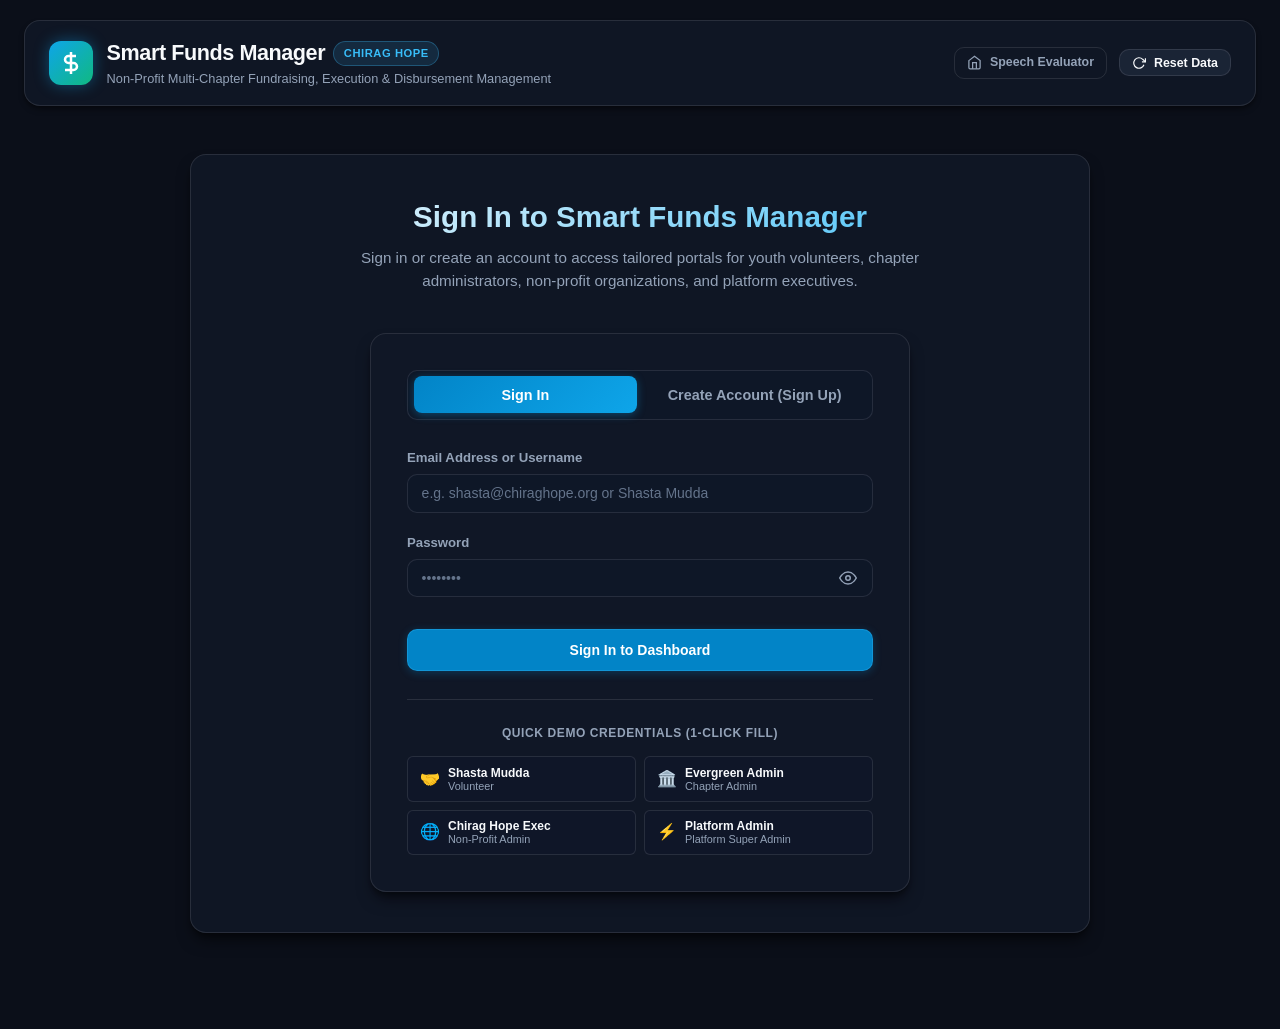
==== commit f4c657aa: "Add authentic Login and Sign Up authentication system with credential verification and demo helpers" ====
--- a/smart-fund-manager/index.html
+++ b/smart-fund-manager/index.html
@@ -99,94 +99,146 @@
     </nav>
 
     <!-- ================================================================= -->
-    <!-- VIEW 1: LOGIN & PERSONA SELECTION SCREEN                          -->
+    <!-- VIEW 1: AUTHENTICATION (SIGN IN & SIGN UP) SCREEN                 -->
     <!-- ================================================================= -->
     <div id="login-view" class="sf-login-container">
       <div class="sf-login-header">
         <h1 class="sf-login-title">Sign In to Smart Funds Manager</h1>
         <p class="sf-login-desc">
-          Select your persona below to access tailored dashboards for youth volunteers, chapter administrators, or national non-profit executives.
+          Sign in or create an account to access tailored portals for youth volunteers, chapter administrators, non-profit organizations, and platform executives.
         </p>
       </div>
 
-      <!-- 3 Persona Cards -->
-      <div class="sf-persona-grid">
-        <!-- Persona 1: Volunteer -->
-        <div class="sf-persona-card volunteer" id="card-volunteer">
-          <div class="sf-persona-icon">🤝</div>
-          <h2 class="sf-persona-card-title">Volunteer (Youth Member)</h2>
-          <p class="sf-persona-card-desc">
-            Raise funds for assigned community projects, execute project milestones, and submit fund withdrawal disbursements.
-          </p>
-          <div style="display: flex; flex-direction: column; gap: 0.5rem;">
-            <button class="sf-btn sf-btn-success sf-persona-quick-btn" onclick="app.quickLogin('volunteer', 'Shasta Mudda', 'Evergreen Bay Area Chapter')">
-              Sign In as Shasta Mudda
-            </button>
-            <button class="sf-btn sf-btn-secondary sf-btn-sm" onclick="app.quickLogin('volunteer', 'Ojasvi Mudda', 'Evergreen Bay Area Chapter')">
-              Sign In as Ojasvi Mudda
-            </button>
-          </div>
-        </div>
-
-        <!-- Persona 2: Chapter Administrator -->
-        <div class="sf-persona-card chapter-admin" id="card-chapter-admin">
-          <div class="sf-persona-icon">🏛️</div>
-          <h2 class="sf-persona-card-title">Chapter Administrator</h2>
-          <p class="sf-persona-card-desc">
-            Monitor each volunteer’s funds raised, targets to be raised, project statuses, and approved chapter fund withdrawals.
-          </p>
-          <button class="sf-btn sf-btn-primary sf-persona-quick-btn" onclick="app.quickLogin('chapter_admin', 'Evergreen Chapter Admin', 'Evergreen Bay Area Chapter')">
-            Sign In as Chapter Admin
+      <!-- Centered Authentication Card -->
+      <div class="sf-auth-box">
+        <!-- Dual Mode Tabs: Sign In / Create Account -->
+        <div class="sf-auth-tabs">
+          <button type="button" class="sf-auth-tab active" id="tab-auth-signin" onclick="app.switchAuthTab('signin')">
+            Sign In
           </button>
-        </div>
-
-        <!-- Persona 3: Non-Profit Organization Administrator -->
-        <div class="sf-persona-card nonprofit-admin" id="card-nonprofit-admin">
-          <div class="sf-persona-icon">🌐</div>
-          <h2 class="sf-persona-card-title">Non-Profit Administrator</h2>
-          <p class="sf-persona-card-desc">
-            Oversee executive national metrics: total funds raised, total withdrawn, and chapter-by-chapter performance across 12 chapters.
-          </p>
-          <button class="sf-btn sf-btn-warning sf-persona-quick-btn" onclick="app.quickLogin('nonprofit_admin', 'Chirag Hope Executive Admin', 'National Office')">
-            Sign In as Non-Profit Admin
+          <button type="button" class="sf-auth-tab" id="tab-auth-signup" onclick="app.switchAuthTab('signup')">
+            Create Account (Sign Up)
           </button>
         </div>
 
-        <!-- Persona 4: Smart Funds Manager Administrator (Platform Super Admin) -->
-        <div class="sf-persona-card platform-admin" id="card-platform-admin">
-          <div class="sf-persona-icon">⚡</div>
-          <h2 class="sf-persona-card-title">Smart Funds Platform Admin</h2>
-          <p class="sf-persona-card-desc">
-            Global ecosystem administrator. Onboard new non-profit organizations, monitor cross-organization fund distribution, chapters, and compliance.
-          </p>
-          <button class="sf-btn sf-persona-quick-btn" style="background: linear-gradient(135deg, #f59e0b, #d97706); border-color: #f59e0b; color: #fff;" onclick="app.quickLogin('platform_admin', 'Smart Funds Platform Super Admin', 'Platform Headquarters')">
-            Sign In as Platform Admin
+        <!-- Dynamic Feedback Alert -->
+        <div id="auth-alert" class="sf-auth-alert"></div>
+
+        <!-- ============================================================= -->
+        <!-- TAB 1: SIGN IN FORM                                            -->
+        <!-- ============================================================= -->
+        <form id="form-signin" onsubmit="app.handleSignIn(event)">
+          <div class="sf-form-group">
+            <label class="sf-form-label" for="signin-email">Email Address or Username</label>
+            <input type="text" id="signin-email" class="sf-form-control" placeholder="e.g. shasta@chiraghope.org or Shasta Mudda" required autocomplete="username">
+          </div>
+
+          <div class="sf-form-group">
+            <label class="sf-form-label" for="signin-password">Password</label>
+            <div class="sf-password-wrapper">
+              <input type="password" id="signin-password" class="sf-form-control" placeholder="••••••••" required autocomplete="current-password">
+              <button type="button" class="sf-password-toggle" onclick="app.togglePasswordVisibility('signin-password')" aria-label="Toggle password visibility">
+                <svg width="18" height="18" viewBox="0 0 24 24" fill="none" stroke="currentColor" stroke-width="2">
+                  <path d="M1 12s4-8 11-8 11 8 11 8-4 8-11 8-11-8-11-8z"></path>
+                  <circle cx="12" cy="12" r="3"></circle>
+                </svg>
+              </button>
+            </div>
+          </div>
+
+          <button type="submit" class="sf-btn sf-btn-primary" style="width: 100%; margin-top: 0.75rem; font-weight: 700; padding: 0.75rem;">
+            Sign In to Dashboard
           </button>
-        </div>
-      </div>
-
-      <!-- Optional Direct Credentials Form -->
-      <div style="max-width: 440px; margin: 0 auto; padding-top: 1.5rem; border-top: 1px solid var(--border-color);">
-        <h3 style="font-size: 0.95rem; font-weight: 700; margin-bottom: 1rem; text-align: center; color: var(--text-secondary);">
-          Or Sign In with Custom Name & Role
-        </h3>
-        <form id="custom-login-form" onsubmit="app.handleCustomLogin(event)">
-          <div class="sf-form-group">
-            <label class="sf-form-label" for="login-name">Full Name</label>
-            <input type="text" id="login-name" class="sf-form-control" placeholder="e.g. Shasta Mudda" required>
-          </div>
-          <div class="sf-form-group">
-            <label class="sf-form-label" for="login-role">Persona Role</label>
-            <select id="login-role" class="sf-form-control">
+
+          <!-- 1-Click Quick Demo Credentials Helper -->
+          <div class="sf-demo-section">
+            <div class="sf-demo-title">Quick Demo Credentials (1-Click Fill)</div>
+            <div class="sf-demo-chips">
+              <button type="button" class="sf-demo-chip" onclick="app.fillDemoCredentials('volunteer')" title="Shasta Mudda (Volunteer)">
+                <span class="sf-demo-chip-icon">🤝</span>
+                <div>
+                  <div>Shasta Mudda</div>
+                  <div class="sf-demo-chip-role">Volunteer</div>
+                </div>
+              </button>
+              <button type="button" class="sf-demo-chip" onclick="app.fillDemoCredentials('chapter_admin')" title="Evergreen Chapter Admin">
+                <span class="sf-demo-chip-icon">🏛️</span>
+                <div>
+                  <div>Evergreen Admin</div>
+                  <div class="sf-demo-chip-role">Chapter Admin</div>
+                </div>
+              </button>
+              <button type="button" class="sf-demo-chip" onclick="app.fillDemoCredentials('nonprofit_admin')" title="Chirag Hope Executive Admin">
+                <span class="sf-demo-chip-icon">🌐</span>
+                <div>
+                  <div>Chirag Hope Exec</div>
+                  <div class="sf-demo-chip-role">Non-Profit Admin</div>
+                </div>
+              </button>
+              <button type="button" class="sf-demo-chip" onclick="app.fillDemoCredentials('platform_admin')" title="Smart Funds Platform Super Admin">
+                <span class="sf-demo-chip-icon">⚡</span>
+                <div>
+                  <div>Platform Admin</div>
+                  <div class="sf-demo-chip-role">Platform Super Admin</div>
+                </div>
+              </button>
+            </div>
+          </div>
+        </form>
+
+        <!-- ============================================================= -->
+        <!-- TAB 2: SIGN UP / REGISTRATION FORM                             -->
+        <!-- ============================================================= -->
+        <form id="form-signup" onsubmit="app.handleSignUp(event)" style="display: none;">
+          <div class="sf-form-group">
+            <label class="sf-form-label" for="signup-name">Full Name</label>
+            <input type="text" id="signup-name" class="sf-form-control" placeholder="e.g. Rohan Patel" required autocomplete="name">
+          </div>
+
+          <div class="sf-form-group">
+            <label class="sf-form-label" for="signup-email">Email Address</label>
+            <input type="email" id="signup-email" class="sf-form-control" placeholder="e.g. rohan@evergreen.org" required autocomplete="email">
+          </div>
+
+          <div class="sf-form-group">
+            <label class="sf-form-label" for="signup-password">Password (Minimum 6 characters)</label>
+            <div class="sf-password-wrapper">
+              <input type="password" id="signup-password" class="sf-form-control" placeholder="••••••••" minlength="6" required autocomplete="new-password">
+              <button type="button" class="sf-password-toggle" onclick="app.togglePasswordVisibility('signup-password')" aria-label="Toggle password visibility">
+                <svg width="18" height="18" viewBox="0 0 24 24" fill="none" stroke="currentColor" stroke-width="2">
+                  <path d="M1 12s4-8 11-8 11 8 11 8-4 8-11 8-11-8z"></path>
+                  <circle cx="12" cy="12" r="3"></circle>
+                </svg>
+              </button>
+            </div>
+          </div>
+
+          <div class="sf-form-group">
+            <label class="sf-form-label" for="signup-confirm-password">Confirm Password</label>
+            <div class="sf-password-wrapper">
+              <input type="password" id="signup-confirm-password" class="sf-form-control" placeholder="••••••••" minlength="6" required autocomplete="new-password">
+              <button type="button" class="sf-password-toggle" onclick="app.togglePasswordVisibility('signup-confirm-password')" aria-label="Toggle password visibility">
+                <svg width="18" height="18" viewBox="0 0 24 24" fill="none" stroke="currentColor" stroke-width="2">
+                  <path d="M1 12s4-8 11-8 11 8 11 8-4 8-11 8-11-8z"></path>
+                  <circle cx="12" cy="12" r="3"></circle>
+                </svg>
+              </button>
+            </div>
+          </div>
+
+          <div class="sf-form-group">
+            <label class="sf-form-label" for="signup-role">Persona Role</label>
+            <select id="signup-role" class="sf-form-control" required>
               <option value="volunteer">Volunteer (Youth Member)</option>
               <option value="chapter_admin">Chapter Administrator</option>
               <option value="nonprofit_admin">Non-Profit Organization Administrator</option>
               <option value="platform_admin">Smart Funds Manager Administrator (Platform Super Admin)</option>
             </select>
           </div>
-          <div class="sf-form-group">
-            <label class="sf-form-label" for="login-chapter">Chapter</label>
-            <select id="login-chapter" class="sf-form-control">
+
+          <div class="sf-form-group">
+            <label class="sf-form-label" for="signup-chapter">Regional Chapter</label>
+            <select id="signup-chapter" class="sf-form-control" required>
               <option value="Evergreen Bay Area Chapter">Evergreen Bay Area Chapter</option>
               <option value="Washington D.C Chapter">Washington D.C Chapter</option>
               <option value="Orange County Chapter">Orange County Chapter</option>
@@ -201,8 +253,9 @@
               <option value="Virginia Chapter">Virginia Chapter</option>
             </select>
           </div>
-          <button type="submit" class="sf-btn sf-btn-primary" style="width: 100%;">
-            Continue to Dashboard
+
+          <button type="submit" class="sf-btn sf-btn-success" style="width: 100%; margin-top: 1rem; font-weight: 700; padding: 0.75rem;">
+            Create Account & Sign In
           </button>
         </form>
       </div>
@@ -1282,15 +1335,124 @@
         this.render();
       },
 
+      authMode: 'signin',
+
+      switchAuthTab(mode) {
+        this.authMode = mode;
+        this.hideAuthAlert();
+        const tabSignIn = document.getElementById('tab-auth-signin');
+        const tabSignUp = document.getElementById('tab-auth-signup');
+        const formSignIn = document.getElementById('form-signin');
+        const formSignUp = document.getElementById('form-signup');
+
+        if (mode === 'signin') {
+          if (tabSignIn) tabSignIn.classList.add('active');
+          if (tabSignUp) tabSignUp.classList.remove('active');
+          if (formSignIn) formSignIn.style.display = 'block';
+          if (formSignUp) formSignUp.style.display = 'none';
+        } else {
+          if (tabSignUp) tabSignUp.classList.add('active');
+          if (tabSignIn) tabSignIn.classList.remove('active');
+          if (formSignUp) formSignUp.style.display = 'block';
+          if (formSignIn) formSignIn.style.display = 'none';
+        }
+      },
+
+      showAuthAlert(message, type = 'error') {
+        const el = document.getElementById('auth-alert');
+        if (!el) return;
+        el.textContent = message;
+        el.className = `sf-auth-alert ${type}`;
+        el.style.display = 'block';
+      },
+
+      hideAuthAlert() {
+        const el = document.getElementById('auth-alert');
+        if (el) el.style.display = 'none';
+      },
+
+      togglePasswordVisibility(inputId) {
+        const input = document.getElementById(inputId);
+        if (!input) return;
+        input.type = input.type === 'password' ? 'text' : 'password';
+      },
+
+      fillDemoCredentials(role) {
+        this.switchAuthTab('signin');
+        const emailInput = document.getElementById('signin-email');
+        const passInput = document.getElementById('signin-password');
+
+        const map = {
+          volunteer: { email: 'shasta@chiraghope.org', pass: 'password123', label: 'Shasta Mudda (Volunteer)' },
+          chapter_admin: { email: 'admin@evergreen.org', pass: 'password123', label: 'Evergreen Chapter Admin' },
+          nonprofit_admin: { email: 'exec@chiraghope.org', pass: 'password123', label: 'Chirag Hope Executive Admin' },
+          platform_admin: { email: 'superadmin@smartfunds.org', pass: 'password123', label: 'Smart Funds Platform Super Admin' }
+        };
+
+        const target = map[role] || map.volunteer;
+        if (emailInput) emailInput.value = target.email;
+        if (passInput) passInput.value = target.pass;
+        this.showAuthAlert(`Demo credentials loaded for ${target.label}. Click "Sign In to Dashboard" to continue.`, 'info');
+      },
+
+      handleSignIn(e) {
+        e.preventDefault();
+        this.hideAuthAlert();
+        const identifier = document.getElementById('signin-email').value.trim();
+        const password = document.getElementById('signin-password').value;
+
+        try {
+          const res = SmartFunds.login(identifier, password);
+          if (res && res.success) {
+            this.render();
+          }
+        } catch (err) {
+          this.showAuthAlert(err.message || 'Invalid email or password. Please try again.', 'error');
+        }
+      },
+
+      handleSignUp(e) {
+        e.preventDefault();
+        this.hideAuthAlert();
+        const name = document.getElementById('signup-name').value.trim();
+        const email = document.getElementById('signup-email').value.trim();
+        const password = document.getElementById('signup-password').value;
+        const confirmPassword = document.getElementById('signup-confirm-password').value;
+        const role = document.getElementById('signup-role').value;
+        const chapter = document.getElementById('signup-chapter').value;
+
+        if (password !== confirmPassword) {
+          this.showAuthAlert('Passwords do not match. Please verify both password entries.', 'error');
+          return;
+        }
+
+        if (password.length < 6) {
+          this.showAuthAlert('Password must be at least 6 characters long.', 'error');
+          return;
+        }
+
+        try {
+          const res = SmartFunds.registerUser(name, email, password, role, chapter);
+          if (res && res.success) {
+            this.showAuthAlert('Account successfully created! Signing you in...', 'success');
+            setTimeout(() => {
+              this.render();
+            }, 300);
+          }
+        } catch (err) {
+          this.showAuthAlert(err.message || 'Could not complete registration. Please try again.', 'error');
+        }
+      },
+
       quickLogin(role, name, chapter) {
         SmartFunds.login(role, name, chapter);
       },
 
       handleCustomLogin(e) {
-        e.preventDefault();
-        const name = document.getElementById('login-name').value.trim();
-        const role = document.getElementById('login-role').value;
-        const chapter = document.getElementById('login-chapter').value;
+        if (e && e.preventDefault) e.preventDefault();
+        const name = document.getElementById('login-name') ? document.getElementById('login-name').value.trim() : 'User';
+        const role = document.getElementById('login-role') ? document.getElementById('login-role').value : 'volunteer';
+        const chapter = document.getElementById('login-chapter') ? document.getElementById('login-chapter').value : 'Evergreen Bay Area Chapter';
         SmartFunds.login(role, name, chapter);
       },
 
--- a/smart-fund-manager/smart_funds.css
+++ b/smart-fund-manager/smart_funds.css
@@ -404,6 +404,167 @@
   width: 100%;
 }
 
+/* Authentication Box & Dual Tabs (Sign In / Sign Up) */
+.sf-auth-box {
+  max-width: 540px;
+  margin: 0 auto;
+  background: var(--bg-card);
+  backdrop-filter: blur(16px);
+  border: 1px solid var(--border-color);
+  border-radius: var(--radius-lg);
+  padding: 2.25rem;
+  box-shadow: var(--shadow-lg);
+}
+
+.sf-auth-tabs {
+  display: flex;
+  background: rgba(15, 23, 42, 0.7);
+  padding: 0.35rem;
+  border-radius: var(--radius-md);
+  border: 1px solid var(--border-color);
+  margin-bottom: 1.75rem;
+  gap: 0.35rem;
+}
+
+.sf-auth-tab {
+  flex: 1;
+  padding: 0.65rem 1rem;
+  font-size: 0.9rem;
+  font-weight: 700;
+  text-align: center;
+  border-radius: calc(var(--radius-md) - 2px);
+  border: none;
+  background: transparent;
+  color: var(--text-secondary);
+  cursor: pointer;
+  transition: all 0.2s ease;
+}
+
+.sf-auth-tab:hover {
+  color: var(--text-primary);
+  background: rgba(255, 255, 255, 0.05);
+}
+
+.sf-auth-tab.active {
+  background: linear-gradient(135deg, #0284c7, #0ea5e9);
+  color: #fff;
+  box-shadow: 0 2px 8px rgba(14, 165, 233, 0.35);
+}
+
+.sf-auth-alert {
+  padding: 0.85rem 1rem;
+  border-radius: var(--radius-md);
+  margin-bottom: 1.25rem;
+  font-size: 0.85rem;
+  line-height: 1.4;
+  display: none;
+  animation: fadeIn 0.2s ease;
+}
+
+.sf-auth-alert.error {
+  display: block;
+  background: rgba(239, 68, 68, 0.15);
+  border: 1px solid rgba(239, 68, 68, 0.4);
+  color: #fca5a5;
+}
+
+.sf-auth-alert.success {
+  display: block;
+  background: rgba(16, 185, 129, 0.15);
+  border: 1px solid rgba(16, 185, 129, 0.4);
+  color: #6ee7b7;
+}
+
+.sf-auth-alert.info {
+  display: block;
+  background: rgba(56, 189, 248, 0.15);
+  border: 1px solid rgba(56, 189, 248, 0.4);
+  color: #7dd3fc;
+}
+
+/* Quick Demo Chips Bar */
+.sf-demo-section {
+  margin-top: 1.75rem;
+  padding-top: 1.5rem;
+  border-top: 1px solid var(--border-color);
+}
+
+.sf-demo-title {
+  font-size: 0.75rem;
+  font-weight: 700;
+  text-transform: uppercase;
+  letter-spacing: 0.05em;
+  color: var(--text-secondary);
+  text-align: center;
+  margin-bottom: 0.85rem;
+}
+
+.sf-demo-chips {
+  display: grid;
+  grid-template-columns: repeat(2, 1fr);
+  gap: 0.5rem;
+}
+
+.sf-demo-chip {
+  display: flex;
+  align-items: center;
+  gap: 0.5rem;
+  padding: 0.55rem 0.75rem;
+  background: rgba(15, 23, 42, 0.6);
+  border: 1px solid var(--border-color);
+  border-radius: var(--radius-sm);
+  color: var(--text-primary);
+  font-size: 0.75rem;
+  font-weight: 600;
+  cursor: pointer;
+  transition: all 0.2s ease;
+  text-align: left;
+}
+
+.sf-demo-chip:hover {
+  background: rgba(30, 41, 59, 0.9);
+  border-color: var(--info);
+  transform: translateY(-1px);
+}
+
+.sf-demo-chip-icon {
+  font-size: 1rem;
+  line-height: 1;
+}
+
+.sf-demo-chip-role {
+  font-size: 0.68rem;
+  color: var(--text-secondary);
+  font-weight: 400;
+}
+
+.sf-password-wrapper {
+  position: relative;
+  display: flex;
+  align-items: center;
+}
+
+.sf-password-wrapper input {
+  padding-right: 2.75rem;
+}
+
+.sf-password-toggle {
+  position: absolute;
+  right: 0.75rem;
+  background: transparent;
+  border: none;
+  color: var(--text-secondary);
+  cursor: pointer;
+  padding: 0.25rem;
+  display: flex;
+  align-items: center;
+  justify-content: center;
+}
+
+.sf-password-toggle:hover {
+  color: var(--text-primary);
+}
+
 /* KPI Cards Grid */
 .sf-kpi-grid {
   display: grid;
